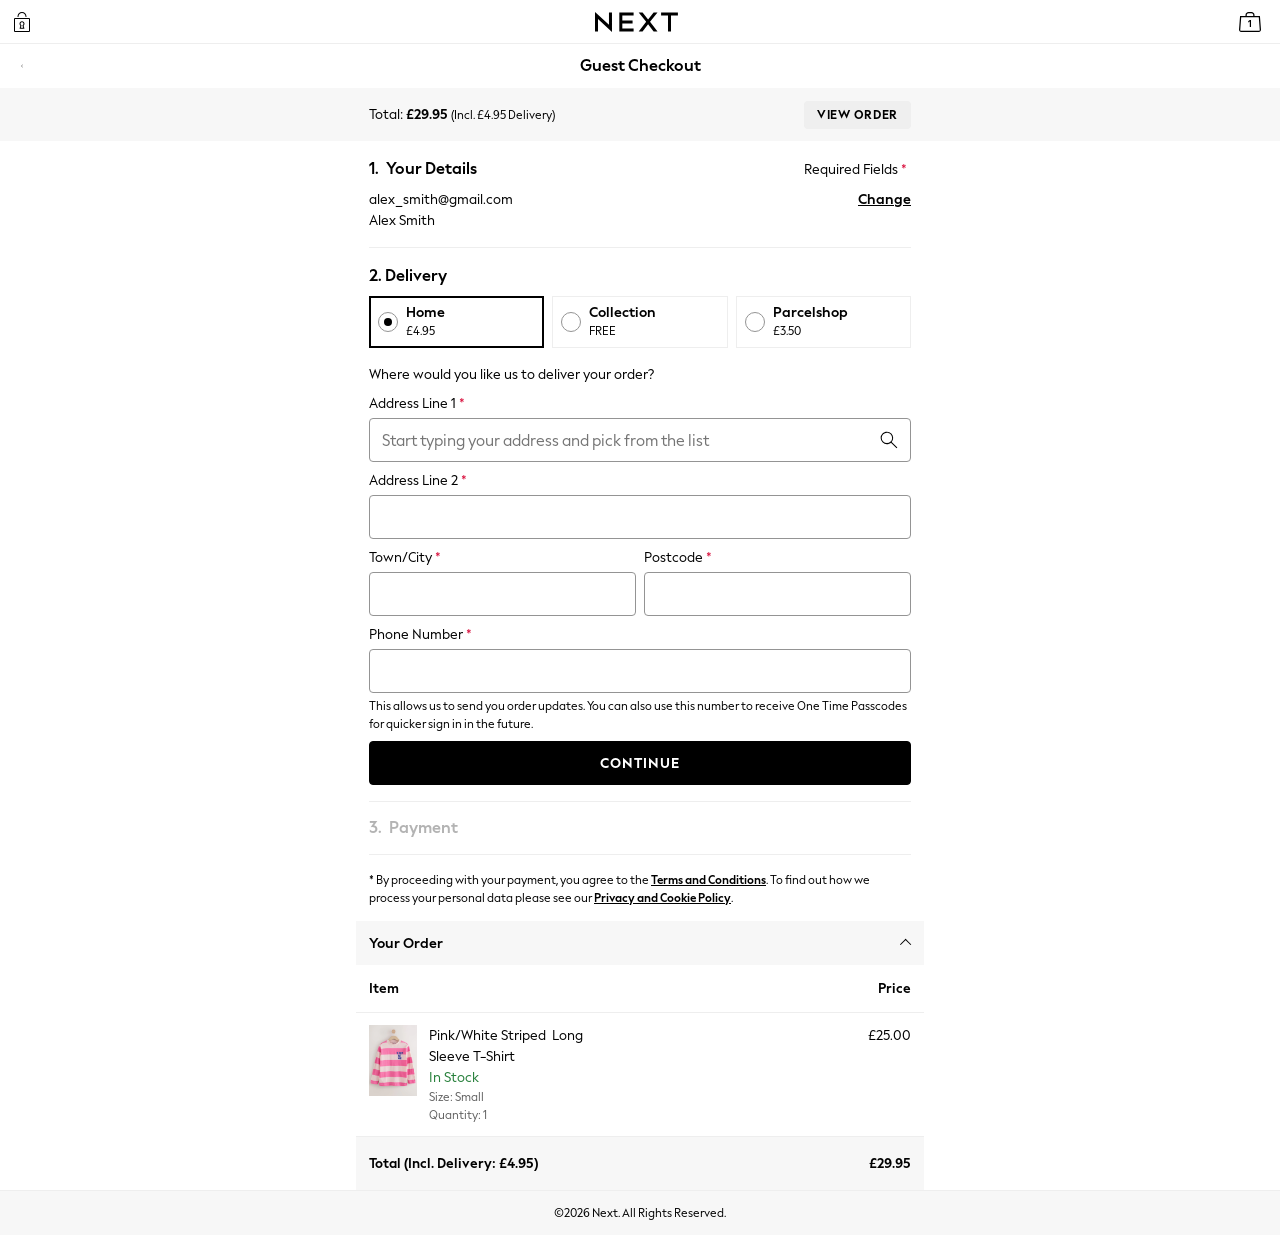
==== delivery/index.html @ a9c3885a "Updated Collection Flow" ====
<!doctype html>
<html lang="en">
  <head>
    <meta charset="utf-8">
    <meta name="viewport" content="width=device-width, initial-scale=1">
    <title>Delivery | Checkout Vision</title>
    <link rel="icon" href="/images/favicon.svg" type="image/svg+xml">
    <link rel="stylesheet" href="/styles/fonts.css">
    <link rel="stylesheet" href="/styles/Next_Revision.vars.css">
    <link rel="stylesheet" href="/styles/styles.css?v=checkout-5">
  </head>
  <body data-page="delivery">
    <div class="app-frame">
      <header class="brand-bar" aria-label="Checkout header">
        <div class="brand-side">
          <button class="icon-button" type="button" aria-label="Secure checkout">
            <img src="/images/secure-m-default.svg" alt="">
          </button>
        </div>
        <a class="brand-logo" href="/signin-register/" aria-label="Next home">
          <img src="/images/new-next-logo.svg" alt="NEXT">
        </a>
        <div class="brand-side brand-side-right no-help">
          <button class="icon-button bag-button" type="button" aria-label="Bag with 1 item">
            <img src="/images/shopping-bag-small.svg" alt="">
            <span class="bag-count">1</span>
          </button>
        </div>
      </header>

      <nav class="page-nav" aria-label="Page">
        <a class="icon-button nav-back" href="/your-details/" aria-label="Back">
          <img src="/images/chevron-left-m-default.svg" alt="">
        </a>
        <h1>Guest Checkout</h1>
      </nav>

      <aside class="top-ledger" aria-label="Order total">
        <div class="content-container">
          <p>Total: <strong>£29.95</strong> <span>(Incl. £4.95 Delivery)</span></p>
          <button class="btn btn-small order-jump" type="button">VIEW ORDER</button>
        </div>
      </aside>

      <main class="content-area">
        <div class="content-container details-main">
          <section class="completed-step" aria-labelledby="details-summary-title">
            <div class="step-heading">
              <h2 id="details-summary-title"><span>1.</span> Your Details</h2>
              <p>Required Fields <span class="required">*</span></p>
            </div>
            <div class="completed-step-body">
              <div>
                <p data-summary-email>alex_smith@gmail.com</p>
                <p data-summary-name>Alex Smith</p>
              </div>
              <a href="/your-details/">Change</a>
            </div>
          </section>

          <section class="checkout-step delivery-step is-active" aria-labelledby="delivery-title">
            <h2 id="delivery-title"><span>2.</span> Delivery</h2>

            <div class="delivery-tabs" role="radiogroup" aria-label="Delivery type">
              <label class="delivery-option is-selected">
                <input type="radio" name="delivery-type" value="home" checked>
                <span class="radio-dot" aria-hidden="true"></span>
                <span><strong>Home</strong><small>£4.95</small></span>
              </label>
              <label class="delivery-option">
                <input type="radio" name="delivery-type" value="collection">
                <span class="radio-dot" aria-hidden="true"></span>
                <span><strong>Collection</strong><small>FREE</small></span>
              </label>
              <label class="delivery-option">
                <input type="radio" name="delivery-type" value="parcelshop">
                <span class="radio-dot" aria-hidden="true"></span>
                <span><strong>Parcelshop</strong><small>£3.50</small></span>
              </label>
            </div>

            <form class="delivery-form" action="/delivery/" method="get" novalidate data-delivery-state="address">
              <p class="delivery-question">Where would you like us to deliver your order?</p>
              <div class="field-row delivery-primary-field">
                <label for="address-line-1">Address Line 1 <span class="required">*</span></label>
                <div class="field-with-icon address-lookup" data-address-lookup>
                  <input class="text-input" id="address-line-1" name="addressLine1" type="text" autocomplete="off" placeholder="Start typing your address and pick from the list" role="combobox" aria-autocomplete="list" aria-expanded="false" aria-controls="address-suggestions" required>
                  <button class="field-icon-button" type="button" aria-label="Search address">
                    <img src="/images/search.svg" alt="">
                  </button>
                  <div class="address-suggestions" id="address-suggestions" role="listbox" aria-label="Address matches"></div>
                </div>
              </div>

              <div class="field-row delivery-detail-field" data-delivery-detail-field>
                <label for="address-line-2">Address Line 2 <span class="required">*</span></label>
                <input class="text-input" id="address-line-2" name="addressLine2" type="text" autocomplete="address-line2" required>
              </div>

              <div class="field-grid delivery-detail-field" data-delivery-detail-field>
                <div class="field-row">
                  <label for="town-city">Town/City <span class="required">*</span></label>
                  <input class="text-input" id="town-city" name="townCity" type="text" autocomplete="address-level2" required>
                </div>

                <div class="field-row">
                  <label for="postcode">Postcode <span class="required">*</span></label>
                  <input class="text-input" id="postcode" name="postcode" type="text" autocomplete="postal-code" required>
                </div>
              </div>

              <div class="field-row delivery-detail-field" data-delivery-detail-field>
                <label for="phone-number">Phone Number <span class="required">*</span></label>
                <input class="text-input" id="phone-number" name="phoneNumber" type="tel" autocomplete="tel" required>
                <p class="helper-text">This allows us to send you order updates. You can also use this number to receive One Time Passcodes for quicker sign in in the future.</p>
              </div>

              <button class="btn btn-primary" type="submit">CONTINUE</button>
            </form>

            <div class="delivery-review" data-delivery-state="loading" hidden>
              <div class="deliver-to">
                <strong>Deliver to:</strong>
                <p data-deliver-to>12 Mill Hill, Enderby, Leicester, LE19 4AD</p>
              </div>

              <section class="parcel-loading" aria-label="Loading delivery dates" aria-live="polite">
                <div class="parcel-bar skeleton-group">
                  <span class="skeleton skeleton-square"></span>
                  <span class="skeleton skeleton-title"></span>
                  <span class="skeleton skeleton-small"></span>
                  <span class="chevron muted-chevron" aria-hidden="true"></span>
                </div>

                <div class="date-loading">
                  <span class="skeleton skeleton-heading"></span>
                  <div class="skeleton-date-row" aria-hidden="true">
                    <span class="skeleton skeleton-date-chip"></span>
                    <span class="skeleton skeleton-date-chip"></span>
                    <span class="skeleton skeleton-date-chip"></span>
                    <span class="skeleton skeleton-date-chip"></span>
                    <span class="skeleton skeleton-date-chip"></span>
                    <span class="skeleton skeleton-date-chip"></span>
                  </div>
                  <span class="skeleton skeleton-line skeleton-line-long"></span>
                  <span class="skeleton skeleton-line skeleton-line-short"></span>
                </div>

                <div class="skeleton-button-wrap">
                  <span class="skeleton skeleton-button"></span>
                </div>
              </section>
            </div>

            <div class="delivery-review collection-loading-review" data-delivery-state="collection-loading" hidden>
              <section class="collection-loading" aria-label="Loading collection stores" aria-live="polite">
                <span class="skeleton skeleton-heading"></span>
                <div class="collection-loading-list" aria-hidden="true">
                  <span class="skeleton skeleton-store-card"></span>
                  <span class="skeleton skeleton-store-card"></span>
                  <span class="skeleton skeleton-store-card"></span>
                </div>
                <span class="skeleton skeleton-button"></span>
              </section>
            </div>

            <div class="delivery-review collection-results-review" data-delivery-state="collection-results" hidden>
              <section class="collection-results" aria-labelledby="collection-results-title">
                <h3 id="collection-results-title">Select a collection store <span class="required">*</span></h3>
                <p class="collection-results-summary">Stores near <span data-collection-search>your search</span></p>

                <div class="collection-store-list" role="radiogroup" aria-label="Collection stores">
                  <label class="collection-store is-selected">
                    <input type="radio" name="collectionStore" value="enderby" checked>
                    <span class="radio-dot" aria-hidden="true"></span>
                    <span class="collection-store-copy">
                      <strong>Next Leicester - Fosse Park</strong>
                      <small>Fosse Park Avenue, Leicester, LE19 1HX</small>
                      <small>Open today: 09:00 - 20:00</small>
                    </span>
                  </label>

                  <label class="collection-store">
                    <input type="radio" name="collectionStore" value="leicester-highcross">
                    <span class="radio-dot" aria-hidden="true"></span>
                    <span class="collection-store-copy">
                      <strong>Next Leicester - Highcross</strong>
                      <small>Highcross Shopping Centre, Leicester, LE1 4FR</small>
                      <small>Open today: 09:30 - 20:00</small>
                    </span>
                  </label>

                  <label class="collection-store">
                    <input type="radio" name="collectionStore" value="blaby">
                    <span class="radio-dot" aria-hidden="true"></span>
                    <span class="collection-store-copy">
                      <strong>Next Blaby</strong>
                      <small>Johns Court, Blaby, Leicester, LE8 4DJ</small>
                      <small>Open today: 09:00 - 18:00</small>
                    </span>
                  </label>
                </div>

                <button class="btn btn-primary" type="button" data-collection-continue>CONTINUE</button>
              </section>
            </div>

            <div class="delivery-review collection-date-loading-review" data-delivery-state="collection-date-loading" hidden>
              <div class="deliver-to">
                <strong>Collect from:</strong>
                <p data-collect-from>Next Leicester - Fosse Park, Fosse Park Avenue, Leicester, LE19 1HX</p>
              </div>

              <section class="parcel-loading" aria-label="Loading collection dates" aria-live="polite">
                <div class="parcel-bar skeleton-group">
                  <span class="skeleton skeleton-square"></span>
                  <span class="skeleton skeleton-title"></span>
                  <span class="skeleton skeleton-small"></span>
                  <span class="chevron muted-chevron" aria-hidden="true"></span>
                </div>

                <div class="date-loading">
                  <span class="skeleton skeleton-heading"></span>
                  <div class="skeleton-date-row" aria-hidden="true">
                    <span class="skeleton skeleton-date-chip"></span>
                    <span class="skeleton skeleton-date-chip"></span>
                    <span class="skeleton skeleton-date-chip"></span>
                    <span class="skeleton skeleton-date-chip"></span>
                    <span class="skeleton skeleton-date-chip"></span>
                    <span class="skeleton skeleton-date-chip"></span>
                  </div>
                  <span class="skeleton skeleton-line skeleton-line-long"></span>
                  <span class="skeleton skeleton-line skeleton-line-short"></span>
                </div>

                <div class="skeleton-button-wrap">
                  <span class="skeleton skeleton-button"></span>
                </div>
              </section>
            </div>

            <div class="delivery-review collection-dates-review" data-delivery-state="collection-dates" hidden>
              <div class="deliver-to collect-from-summary">
                <strong>Collect from:</strong>
                <div class="collect-from-row">
                  <p data-collect-from>Next Leicester - Fosse Park, Fosse Park Avenue, Leicester, LE19 1HX</p>
                  <button class="text-link collect-from-change" type="button" data-change-collection-store>Change</button>
                </div>
              </div>

              <section class="parcel-picker" aria-labelledby="collection-parcel-title">
                <button class="parcel-bar parcel-summary" type="button" aria-expanded="true">
                  <span class="parcel-label">
                    <span class="parcel-home-icon" aria-hidden="true"></span>
                    <strong id="collection-parcel-title">Parcel 1 of 1</strong>
                    <small>(1 item)</small>
                  </span>
                  <span class="chevron muted-chevron" aria-hidden="true"></span>
                </button>

                <div class="date-picker-panel">
                  <h3>Select Your Collection Date <span class="required">*</span></h3>
                  <div class="delivery-date-row" role="radiogroup" aria-label="Collection date">
                    <label class="date-chip is-selected"><input type="radio" name="deliveryDate" value="wed-12" checked><span>Wed</span><small>12th</small></label>
                    <label class="date-chip"><input type="radio" name="deliveryDate" value="thu-13"><span>Thu</span><small>13th</small></label>
                    <label class="date-chip"><input type="radio" name="deliveryDate" value="fri-14"><span>Fri</span><small>14th</small></label>
                    <label class="date-chip"><input type="radio" name="deliveryDate" value="sat-15"><span>Sat</span><small>15th</small></label>
                    <label class="date-chip"><input type="radio" name="deliveryDate" value="sun-16"><span>Sun</span><small>16th</small></label>
                    <label class="date-chip"><input type="radio" name="deliveryDate" value="mon-17"><span>Mon</span><small>17th</small></label>
                  </div>
                  <p class="delivery-date-note">These items are available for collection after 1pm on your chosen collection date and up to 10 days after delivery. Find out more in our <a href="#">Terms and Conditions</a>.</p>
                </div>

                <div class="date-continue">
                  <button class="btn btn-primary" type="button" data-date-continue>CONTINUE</button>
                </div>
              </section>
            </div>

            <div class="delivery-review" data-delivery-state="dates" hidden>
              <div class="deliver-to">
                <strong>Deliver to:</strong>
                <p data-deliver-to>12 Mill Hill, Enderby, Leicester, LE19 4AD</p>
              </div>

              <section class="parcel-picker" aria-labelledby="parcel-title">
                <button class="parcel-bar parcel-summary" type="button" aria-expanded="true">
                  <span class="parcel-label">
                    <span class="parcel-home-icon" aria-hidden="true"></span>
                    <strong id="parcel-title">Parcel 1 of 1</strong>
                    <small>(1 item)</small>
                  </span>
                  <span class="chevron muted-chevron" aria-hidden="true"></span>
                </button>

                <div class="date-picker-panel">
                  <h3>Select Your Delivery Date <span class="required">*</span></h3>
                  <div class="delivery-date-row" role="radiogroup" aria-label="Delivery date">
                    <label class="date-chip is-selected"><input type="radio" name="deliveryDate" value="wed-12" checked><span>Wed</span><small>12th</small></label>
                    <label class="date-chip"><input type="radio" name="deliveryDate" value="thu-13"><span>Thu</span><small>13th</small></label>
                    <label class="date-chip"><input type="radio" name="deliveryDate" value="fri-14"><span>Fri</span><small>14th</small></label>
                    <label class="date-chip"><input type="radio" name="deliveryDate" value="sat-15"><span>Sat</span><small>15th</small></label>
                    <label class="date-chip"><input type="radio" name="deliveryDate" value="sun-16"><span>Sun</span><small>16th</small></label>
                    <label class="date-chip"><input type="radio" name="deliveryDate" value="mon-17"><span>Mon</span><small>17th</small></label>
                  </div>
                  <p class="delivery-date-note">Delivered anytime between 8am - 8pm, a 2 hour time slot will be confirmed to you on the morning of delivery.</p>
                </div>

                <div class="date-continue">
                  <button class="btn btn-primary" type="button" data-date-continue>CONTINUE</button>
                </div>
              </section>
            </div>
          </section>

          <section class="muted-step">
            <h2><span>3.</span> Payment</h2>
          </section>

          <p class="terms-copy details-terms">
            * By proceeding with your payment, you agree to the <a href="#">Terms and Conditions</a>. To find out how we process your personal data please see our <a href="#">Privacy and Cookie Policy</a>.
          </p>
        </div>
      </main>

      <section class="order-accordion" id="your-order">
        <div class="content-container">
          <button class="order-summary-toggle" type="button" aria-expanded="true" aria-controls="order-panel">
            <span>Your Order</span>
            <span class="chevron" aria-hidden="true"></span>
          </button>

          <div class="order-panel" id="order-panel">
            <div class="order-header">
              <strong>Item</strong>
              <strong>Price</strong>
            </div>

            <article class="order-item">
              <img src="/images/product-striped-top.png" alt="Pink and white striped long sleeve T-shirt">
              <div class="item-copy">
                <h3>Pink/White Striped&nbsp; Long Sleeve T-Shirt</h3>
                <p class="stock">In Stock</p>
                <p><span>Size:</span> Small</p>
                <p><span>Quantity:</span> 1</p>
              </div>
              <p class="item-price">£25.00</p>
            </article>

            <div class="order-total">
              <strong>Total (Incl. Delivery: £4.95)</strong>
              <strong>£29.95</strong>
            </div>
          </div>
        </div>
      </section>

      <footer class="checkout-footer">
        <div class="content-container">
          <p>©2026 Next. All Rights Reserved.</p>
        </div>
      </footer>
    </div>

    <script src="/scripts/script.js?v=checkout-5"></script>
  </body>
</html>
---- styles/fonts.css ----
@font-face {
  font-family: "Next Display Text";
  font-weight: 400;
  font-style: normal;
  font-display: swap;
  src: url("/fonts/next-display-text/next-display-text-400.woff2") format("woff2");
}

@font-face {
  font-family: "Next Display Text";
  font-weight: 700;
  font-style: normal;
  font-display: swap;
  src: url("/fonts/next-display-text/next-display-text-700.woff2") format("woff2");
}

@font-face {
  font-family: "Next Display Text";
  font-weight: 800;
  font-style: normal;
  font-display: swap;
  src: url("/fonts/next-display-text/next-display-text-800.woff2") format("woff2");
}

@font-face {
  font-family: "Next Display";
  font-weight: 300;
  font-style: normal;
  font-display: swap;
  src: url("/fonts/next-display/next-display-300.woff2") format("woff2");
}

@font-face {
  font-family: "Next Display";
  font-weight: 400;
  font-style: normal;
  font-display: swap;
  src: url("/fonts/next-display/next-display-400.woff2") format("woff2");
}

@font-face {
  font-family: "Next Display";
  font-weight: 500;
  font-style: normal;
  font-display: swap;
  src: url("/fonts/next-display/next-display-500.woff2") format("woff2");
}

@font-face {
  font-family: "Next Display";
  font-weight: 700;
  font-style: normal;
  font-display: swap;
  src: url("/fonts/next-display/next-display-700.woff2") format("woff2");
}

@font-face {
  font-family: "Next Display";
  font-weight: 800;
  font-style: normal;
  font-display: swap;
  src: url("/fonts/next-display/next-display-800.woff2") format("woff2");
}
---- styles/Next_Revision.vars.css ----
:root {
/*Icons*/
/*Logo*/
--icon-logo-default: url('/static-content/ux-fabric/iconography-graphics/logotype/next-default.svg');
--icon-next-logo-default: url('/static-content/ux-fabric/iconography-graphics/logotype/next-default.svg');
/*User Interface*/
--icon-chevron-right-m-default: url('/static-content/ux-fabric/iconography-graphics/user-interface/next_revision/chevron-right-m-default.svg');
--icon-chevron-left-m-default: url('/static-content/ux-fabric/iconography-graphics/user-interface/next_revision/chevron-left-m-default.svg');
--icon-chevron-up-m-default: url('/static-content/ux-fabric/iconography-graphics/user-interface/next_revision/chevron-up-m-default.svg');
--icon-chevron-down-m-default: url('/static-content/ux-fabric/iconography-graphics/user-interface/next_revision/chevron-down-m-default.svg');
--icon-plus-m-default: url('/static-content/ux-fabric/iconography-graphics/user-interface/next_revision/plus-m-default.svg');
--icon-minus-m-default: url('/static-content/ux-fabric/iconography-graphics/user-interface/next_revision/minus-m-default.svg');
--icon-menu-m-default: url('/static-content/ux-fabric/iconography-graphics/user-interface/next_revision/menu-m-default.svg');
--icon-zoom-m-default: url('/static-content/ux-fabric/iconography-graphics/user-interface/next_revision/zoom-m-default.svg');
--icon-star-rounded-m-default: url('/static-content/ux-fabric/iconography-graphics/user-interface/next_revision/star-rounded-m-default.svg');
--icon-star-half-m-default: url('/static-content/ux-fabric/iconography-graphics/user-interface/next_revision/star-half-m-default.svg');
--icon-check-s-default: url('/static-content/ux-fabric/iconography-graphics/user-interface/next_revision/check-s-default.svg');
--icon-indeterminate-m-default: url('/static-content/ux-fabric/iconography-graphics/user-interface/next_revision/indeterminate-m-default.svg');
--icon-check-m-default: url('/static-content/ux-fabric/iconography-graphics/user-interface/next_revision/check-m-default.svg');
--icon-cross-m-default: url('/static-content/ux-fabric/iconography-graphics/user-interface/next_revision/cross-m-default.svg');
--icon-play-m-default: url('/static-content/ux-fabric/iconography-graphics/user-interface/next_revision/play-m-default.svg');
--icon-show-m-default: url('/static-content/ux-fabric/iconography-graphics/user-interface/next_revision/show-m-default.svg');
--icon-hide-m-default: url('/static-content/ux-fabric/iconography-graphics/user-interface/next_revision/hide-m-default.svg');
--icon-clear-m-default: url('/static-content/ux-fabric/iconography-graphics/user-interface/next_revision/clear-m-default.svg');
--icon-filter-m-default: url('/static-content/ux-fabric/iconography-graphics/user-interface/next_revision/filter-m-default.svg');
--icon-sort-m-default: url('/static-content/ux-fabric/iconography-graphics/user-interface/next_revision/sort-m-default.svg');
--icon-download-m-default: url('/static-content/ux-fabric/iconography-graphics/user-interface/next_revision/download-m-default.svg');
--icon-question-m-default: url('/static-content/ux-fabric/iconography-graphics/user-interface/next_revision/question-m-default.svg');
--icon-information-s-default: url('/static-content/ux-fabric/iconography-graphics/user-interface/next_revision/information-s-default.svg');
--icon-warning-s-default: url('/static-content/ux-fabric/iconography-graphics/user-interface/next_revision/warning-s-default.svg');
--icon-question-s-default: url('/static-content/ux-fabric/iconography-graphics/user-interface/next_revision/question-s-default.svg');
/*Feature*/
--icon-bag-m-default: url('/static-content/ux-fabric/iconography-graphics/feature/next_revision/bag-m-default.svg');
--icon-account-m-default: url('/static-content/ux-fabric/iconography-graphics/feature/next_revision/account-m-default.svg');
--icon-favourite-m-default: url('/static-content/ux-fabric/iconography-graphics/feature/next_revision/favourite-m-default.svg');
--icon-favourite-m-active: url('/static-content/ux-fabric/iconography-graphics/feature/next_revision/favourite-m-active.svg');
--icon-search-m-default: url('/static-content/ux-fabric/iconography-graphics/feature/next_revision/search-m-default.svg');
--icon-location-m-default: url('/static-content/ux-fabric/iconography-graphics/feature/next_revision/location-m-default.svg');
--icon-home-m-default: url('/static-content/ux-fabric/iconography-graphics/feature/next_revision/home-m-default.svg');
--icon-chat-m-default: url('/static-content/ux-fabric/iconography-graphics/feature/next_revision/chat-m-default.svg');
--icon-sale-m-default: url('/static-content/ux-fabric/iconography-graphics/feature/next_revision/sale-m-default.svg');
--icon-search-category-m-default: url('/static-content/ux-fabric/iconography-graphics/feature/next_revision/search-category-m-default.svg');
--icon-settings-m-default: url('/static-content/ux-fabric/iconography-graphics/feature/next_revision/settings-m-default.svg');
--icon-store-m-default: url('/static-content/ux-fabric/iconography-graphics/feature/next_revision/store-m-default.svg');
--icon-swatch-m-default: url('/static-content/ux-fabric/iconography-graphics/feature/next_revision/swatch-m-default.svg');
--icon-international-m-default: url('/static-content/ux-fabric/iconography-graphics/feature/next_revision/international-m-default.svg');
--icon-quick-bag-m-default: url('/static-content/ux-fabric/iconography-graphics/feature/next_revision/quick-bag-m-default.svg');
--icon-secure-m-default: url('/static-content/ux-fabric/iconography-graphics/feature/next_revision/secure-m-default.svg');
--icon-calendar-m-default: url('/static-content/ux-fabric/iconography-graphics/feature/next_revision/calendar-m-default.svg');
--icon-edit-m-default: url('/static-content/ux-fabric/iconography-graphics/feature/next_revision/edit-m-default.svg');
--icon-gift-m-default: url('/static-content/ux-fabric/iconography-graphics/feature/next_revision/gift-m-default.svg');
--icon-delivery-m-default: url('/static-content/ux-fabric/iconography-graphics/feature/next_revision/delivery-m-default.svg');
--icon-fit-tall-s-default: url('/static-content/ux-fabric/iconography-graphics/feature/next_revision/fit-tall-s-default.svg');
--icon-fit-petite-s-default: url('/static-content/ux-fabric/iconography-graphics/feature/next_revision/fit-petite-s-default.svg');
--icon-fit-wide-s-default: url('/static-content/ux-fabric/iconography-graphics/feature/next_revision/fit-wide-s-default.svg');
--icon-card-m-default: url('/static-content/ux-fabric/iconography-graphics/feature/next_revision/card-m-default.svg');
--icon-giftcard-m-default: url('/static-content/ux-fabric/iconography-graphics/feature/next_revision/giftcard-m-default.svg');
--icon-document-m-default: url('/static-content/ux-fabric/iconography-graphics/feature/next_revision/document-m-default.svg');
--icon-envelope-m-default: url('/static-content/ux-fabric/iconography-graphics/feature/next_revision/envelope-m-default.svg');
--icon-phone-m-default: url('/static-content/ux-fabric/iconography-graphics/feature/next_revision/phone-m-default.svg');
--icon-creditpay-m-default: url('/static-content/ux-fabric/iconography-graphics/feature/next_revision/creditpay-m-default.svg');
--icon-credit3pay-m-default: url('/static-content/ux-fabric/iconography-graphics/feature/next_revision/credit3pay-m-default.svg');
--icon-paybybank-m-default: url('/static-content/ux-fabric/iconography-graphics/feature/next_revision/paybybank-m-default.svg');
/*Common*/
--icon-payment-mastercard: url('/static-content/ux-fabric/iconography-graphics/common/payment/payment-mastercard.svg');
--icon-payment-american-express: url('/static-content/ux-fabric/iconography-graphics/common/payment/payment-american-express.svg');
--icon-payment-visa: url('/static-content/ux-fabric/iconography-graphics/common/payment/payment-visa.svg');
--icon-payment-paypal: url('/static-content/ux-fabric/iconography-graphics/common/payment/payment-paypal.svg');
--icon-payment-maestro: url('/static-content/ux-fabric/iconography-graphics/common/payment/payment-maestro.svg');
--icon-payment-diners-club: url('/static-content/ux-fabric/iconography-graphics/common/payment/payment-diners-club.svg');
--icon-payment-jcb: url('/static-content/ux-fabric/iconography-graphics/common/payment/payment-jcb.svg');
--icon-payment-apple-pay: url('/static-content/ux-fabric/iconography-graphics/common/payment/payment-apple-pay.svg');
--icon-payment-google-pay: url('/static-content/ux-fabric/iconography-graphics/common/payment/payment-google-pay.svg');
--icon-payment-afterpay: url('/static-content/ux-fabric/iconography-graphics/common/payment/payment-afterpay.svg');
--icon-payment-klarna: url('/static-content/ux-fabric/iconography-graphics/common/payment/payment-klarna.svg');
--icon-payment-tamara: url('/static-content/ux-fabric/iconography-graphics/common/payment/payment-tamara.svg');
--icon-payment-tamara-ar: url('/static-content/ux-fabric/iconography-graphics/common/payment/payment-tamara-ar.svg');
--icon-payment-next-pay: url('/static-content/ux-fabric/iconography-graphics/common/payment/payment-next-pay.svg');
--icon-payment-next-pay-v2: url('/static-content/ux-fabric/iconography-graphics/common/payment/payment-next-pay-v2.svg');
--icon-payment-next-pay-v2-contained: url('/static-content/ux-fabric/iconography-graphics/common/payment/payment-next-pay-v2-contained.svg');
--icon-payment-next-3step: url('/static-content/ux-fabric/iconography-graphics/common/payment/payment-next-3step.svg');
--icon-payment-pay-in-3: url('/static-content/ux-fabric/iconography-graphics/common/payment/payment-pay-in-3.svg');
--icon-payment-pay-in-3-contained: url('/static-content/ux-fabric/iconography-graphics/common/payment/payment-pay-in-3-contained.svg');
--icon-payment-ideal: url('/static-content/ux-fabric/iconography-graphics/common/payment/payment-ideal.svg');
--icon-payment-paypal-m-ident: url('/static-content/ux-fabric/iconography-graphics/common/payment/payment-paypal-m-ident.svg');
--icon-payment-visa-m-ident: url('/static-content/ux-fabric/iconography-graphics/common/payment/payment-visa-m-ident.svg');
--icon-payment-klarna-m-ident: url('/static-content/ux-fabric/iconography-graphics/common/payment/payment-klarna-m-ident.svg');
--icon-mastercard-idcheck-default: url('/static-content/ux-fabric/iconography-graphics/common/payment/mastercard-idcheck-default.svg');
--icon-payment-afterpay-m-ident: url('/static-content/ux-fabric/iconography-graphics/common/payment/payment-afterpay-m-ident.svg');
--icon-payment-blik: url('/static-content/ux-fabric/iconography-graphics/common/payment/payment-blik.svg');
--icon-payment-ideal-m-ident: url('/static-content/ux-fabric/iconography-graphics/common/payment/payment-ideal-m-ident.svg');
--icon-payment-ideal-wero-m-ident: url('/static-content/ux-fabric/iconography-graphics/common/payment/payment-ideal-wero-m-ident.svg');
--icon-payment-p24-m-ident: url('/static-content/ux-fabric/iconography-graphics/common/payment/payment-p24-m-ident.svg');
--icon-payment-p24: url('/static-content/ux-fabric/iconography-graphics/common/payment/payment-p24.svg');
--icon-payment-tabby: url('/static-content/ux-fabric/iconography-graphics/common/payment/payment-tabby.svg');
--icon-payment-alipay: url('/static-content/ux-fabric/iconography-graphics/common/payment/payment-alipay.svg');
--icon-payment-alipay-m-ident: url('/static-content/ux-fabric/iconography-graphics/common/payment/payment-alipay-m-ident.svg');
--icon-payment-alipay-en: url('/static-content/ux-fabric/iconography-graphics/common/payment/payment-alipay-en.svg');
--icon-payment-carte-bancaires: url('/static-content/ux-fabric/iconography-graphics/common/payment/payment-carte-bancaires.svg');
--icon-payment-carte-bleu: url('/static-content/ux-fabric/iconography-graphics/common/payment/payment-carte-bleu.svg');
--icon-payment-alipay-hk: url('/static-content/ux-fabric/iconography-graphics/common/payment/payment-alipay-hk.svg');
--icon-payment-billease: url('/static-content/ux-fabric/iconography-graphics/common/payment/payment-billease.svg');
--icon-payment-boost: url('/static-content/ux-fabric/iconography-graphics/common/payment/payment-boost.svg');
--icon-payment-bpi: url('/static-content/ux-fabric/iconography-graphics/common/payment/payment-bpi.svg');
--icon-payment-dana: url('/static-content/ux-fabric/iconography-graphics/common/payment/payment-dana.svg');
--icon-payment-gcash: url('/static-content/ux-fabric/iconography-graphics/common/payment/payment-gcash.svg');
--icon-payment-hipay: url('/static-content/ux-fabric/iconography-graphics/common/payment/payment-hipay.svg');
--icon-payment-k-plus: url('/static-content/ux-fabric/iconography-graphics/common/payment/payment-k-plus.svg');
--icon-payment-kakaopay: url('/static-content/ux-fabric/iconography-graphics/common/payment/payment-kakaopay.svg');
--icon-payment-kredivo: url('/static-content/ux-fabric/iconography-graphics/common/payment/payment-kredivo.svg');
--icon-payment-linepay: url('/static-content/ux-fabric/iconography-graphics/common/payment/payment-linepay.svg');
--icon-payment-naverpay: url('/static-content/ux-fabric/iconography-graphics/common/payment/payment-naverpay.svg');
--icon-payment-tinaba: url('/static-content/ux-fabric/iconography-graphics/common/payment/payment-tinaba.svg');
--icon-payment-tosspay: url('/static-content/ux-fabric/iconography-graphics/common/payment/payment-tosspay.svg');
--icon-payment-touchngo: url('/static-content/ux-fabric/iconography-graphics/common/payment/payment-touchngo.svg');
--icon-payment-truemoney-wallet: url('/static-content/ux-fabric/iconography-graphics/common/payment/payment-truemoney-wallet.svg');
/*Iconography Graphics - Service*/
--icon-service-feefo: url('/static-content/ux-fabric/iconography-graphics/common/service/service-feefo.svg');
--icon-service-feefo-verified: url('/static-content/ux-fabric/iconography-graphics/common/service/service-feefo-verified.svg');
--icon-service-rating-0: url('/static-content/ux-fabric/iconography-graphics/common/service/service-rating-0.svg');
--icon-service-rating-0-5: url('/static-content/ux-fabric/iconography-graphics/common/service/service-rating-0-5.svg');
--icon-service-rating-1: url('/static-content/ux-fabric/iconography-graphics/common/service/service-rating-1.svg');
/*Iconography Graphics - Social*/
--icon-social-facebook: url('/static-content/ux-fabric/iconography-graphics/common/social/social-facebook.svg');
--icon-social-instagram: url('/static-content/ux-fabric/iconography-graphics/common/social/social-instagram.svg');
--icon-social-pinterest: url('/static-content/ux-fabric/iconography-graphics/common/social/social-pinterest.svg');
--icon-social-tiktok: url('/static-content/ux-fabric/iconography-graphics/common/social/social-tiktok.svg');
--icon-social-x: url('/static-content/ux-fabric/iconography-graphics/common/social/social-x.svg');
--icon-social-twitter: url('/static-content/ux-fabric/iconography-graphics/common/social/social-twitter.svg');
--icon-social-youtube: url('/static-content/ux-fabric/iconography-graphics/common/social/social-youtube.svg');
/*Iconography Graphics - Legacy*/
--icon-back-to-top: url('/static-content/ux-fabric/iconography-graphics/legacy/next_revision/back-to-top.svg');
--icon-calendar: url('/static-content/ux-fabric/iconography-graphics/legacy/next_revision/calendar.svg');
--icon-check-default: url('/static-content/ux-fabric/iconography-graphics/legacy/next_revision/icon-ui-check.svg');
--icon-check-default-white: url('/static-content/ux-fabric/iconography-graphics/legacy/next_revision/icon-ui-check-white.svg');
--icon-favourite-active: url('/static-content/ux-fabric/iconography-graphics/legacy/next_revision/favourite-active.svg');
--icon-favourite: url('/static-content/ux-fabric/iconography-graphics/legacy/next_revision/favourite.svg');
--icon-number-one: url('/static-content/ux-fabric/iconography-graphics/legacy/next_revision/number-one.svg');
--icon-number-two: url('/static-content/ux-fabric/iconography-graphics/legacy/next_revision/number-two.svg');
--icon-recently-viewed-arrow: url('/static-content/ux-fabric/iconography-graphics/legacy/next_revision/recently-viewed-arrow.svg');
--icon-star-rounded-large: url('/static-content/ux-fabric/iconography-graphics/legacy/next_revision/star-rounded-large.svg');
--icon-star-rounded-small: url('/static-content/ux-fabric/iconography-graphics/legacy/next_revision/star-rounded-small.svg');
--icon-superzoom-close: url('/static-content/ux-fabric/iconography-graphics/legacy/next_revision/superzoom-close.svg');
--icon-chevron-down-white: url('/static-content/ux-fabric/iconography-graphics/legacy/next_revision/chevron-down-white.svg');
--icon-ratingstar-small: url('/static-content/ux-fabric/iconography-graphics/legacy/next_revision/ratingstar-small.svg');
--icon-refresh: url('/static-content/ux-fabric/iconography-graphics/legacy/next_revision/refresh.svg');
--icon-sizing: url('/static-content/ux-fabric/iconography-graphics/legacy/next_revision/sizing.svg');
--icon-day-separator: url('/static-content/ux-fabric/iconography-graphics/legacy/next_revision/day-separator.png');
--icon-ratingstars-2x: url('/static-content/ux-fabric/iconography-graphics/legacy/next_revision/ratingstars-black@2x.png');
--icon-ratingstars: url('/static-content/ux-fabric/iconography-graphics/legacy/next_revision/ratingstars-black.png');
--icon-general_error: url('/static-content/ux-fabric/iconography-graphics/legacy/next_revision/general_error.svg');
--icon-favourite-hover: url('/static-content/ux-fabric/iconography-graphics/legacy/next_revision/favourite-hover.svg');
--icon-favourite-active-hover: url('/static-content/ux-fabric/iconography-graphics/legacy/next_revision/favourite-active-hover.svg');
--icon-m-favourite-active: url('/static-content/ux-fabric/iconography-graphics/legacy/next_revision/m-favourite-active.svg');
--icon-m-favourite: url('/static-content/ux-fabric/iconography-graphics/legacy/next_revision/m-favourite.svg');
--icon-m-favourite-hover: url('/static-content/ux-fabric/iconography-graphics/legacy/next_revision/m-favourite-hover.svg');
--icon-m-favourite-active-hover: url('/static-content/ux-fabric/iconography-graphics/legacy/next_revision/m-favourite-active-hover.svg');
--icon-favourite-loading: url('/static-content/ux-fabric/iconography-graphics/legacy/next_revision/favourite-loading.gif');
--icon-m-favourite-loading: url('/static-content/ux-fabric/iconography-graphics/legacy/next_revision/m-favourite-loading.gif');
--icon-store-locator: url('/static-content/ux-fabric/iconography-graphics/legacy/next_revision/store-locator.svg');
--icon-quick-add-to-bag: url('/static-content/ux-fabric/iconography-graphics/legacy/next_revision/quick-add-to-bag.svg');
--icon-check-m-success: url('/static-content/ux-fabric/iconography-graphics/legacy/next_revision/check-m-success.svg');
--icon-cross-m-error: url('/static-content/ux-fabric/iconography-graphics/legacy/next_revision/cross-m-error.svg');
--icon-loader-m-default: url('/static-content/ux-fabric/iconography-graphics/legacy/next_revision/loader-m-default.svg');
--icon-loader-l-default: url('/static-content/ux-fabric/iconography-graphics/legacy/next_revision/loader-l-default.svg');
--icon-bag-xl-default: url('/static-content/ux-fabric/iconography-graphics/legacy/next_revision/bag-xl-default.svg');
--icon-delivery-xl-default: url('/static-content/ux-fabric/iconography-graphics/legacy/next_revision/delivery-xl-default.svg');
--icon-envelope-xl-default: url('/static-content/ux-fabric/iconography-graphics/legacy/next_revision/envelope-xl-default.svg');
--icon-nextpay-m-default: url('/static-content/ux-fabric/iconography-graphics/legacy/next_revision/nextpay-m-default.svg');
--icon-payin3-m-default: url('/static-content/ux-fabric/iconography-graphics/legacy/next_revision/payin3-m-default.svg');
--icon-payment-next-pay-v2-contrast: url('/static-content/ux-fabric/iconography-graphics/legacy/next_revision/payment-next-pay-v2-contrast.svg');
--icon-payment-pay-in-3-v2-contrast: url('/static-content/ux-fabric/iconography-graphics/legacy/next_revision/payment-pay-in-3-v2-contrast.svg');
/*Images*/
--image-evoucher-number-default: url('/static-content/ux-fabric/iconography-graphics/legacy/next_revision/evoucher-number-default.png');
--image-giftcard-number-default: url('/static-content/ux-fabric/iconography-graphics/legacy/next_revision/giftcard-number-default.png');
/*Border Radius*/
--action-default-border-radius: 4px;
--action-strong-border-radius: 4px;
--action-text-area-border-radius: 4px;
--action-checkbox-border-radius: 4px;
--components-button-default-border-radius: 4px;
--components-color-chip-default-border-radius: 4px;
--components-size-pill-default-border-radius: 4px;
--components-alert-default-border-radius: 0px;
--components-icon-button-default-border-radius: 22px;
--components-icon-button-favourite-border-radius: 22px;
--components-icon-button-back-to-top-border-radius: 22px;
--components-icon-button-quick-add-to-bag-border-radius: 22px;
--components-menu-default-border-radius: 4px;
--components-popover-default-border-radius: 4px;
--components-dialog-default-border-radius: 4px;
--components-tooltip-default-border-radius: 4px;
--components-progress-default-root-border-radius: 4px;
--components-progress-default-bar-border-radius: 4px;
--components-toggle-button-default-border-radius: 4px;
--components-fit-chip-default-border-radius: 4px;
--components-band-and-cup-chip-border-radius: 4px;
--components-date-picker-default-border-radius: 4px;
--components-thumbnail-default-border-radius: 0px;
--components-payment-accordion-default-border-radius: 0px;
--components-ledger-checkout-border-radius: 4px;
/*Figma Export*/
--primary-main: rgba(0, 0, 0, 1);
--primary-dark: rgba(0, 0, 0, 1);
--primary-light: rgba(51, 51, 51, 1);
--primary-contrast: rgba(255, 255, 255, 1);
--primary-shades-4p: rgba(0, 0, 0, 0.04);
--primary-shades-8p: rgba(0, 0, 0, 0.08);
--primary-shades-12p: rgba(0, 0, 0, 0.12);
--primary-shades-disabled-30p: rgba(0, 0, 0, 0.3);
--primary-shades-50p: rgba(0, 0, 0, 0.5);
--secondary-main: rgba(0, 0, 0, 1);
--secondary-dark: rgba(0, 0, 0, 1);
--secondary-light: rgba(51, 51, 51, 1);
--secondary-contrast: rgba(255, 255, 255, 1);
--secondary-shades-4p: rgba(0, 0, 0, 0.04);
--secondary-shades-8p: rgba(0, 0, 0, 0.08);
--secondary-shades-12p: rgba(0, 0, 0, 0.12);
--secondary-shades-disabled-30p: rgba(0, 0, 0, 0.3);
--secondary-shades-50p: rgba(0, 0, 0, 0.5);
--text-primary: rgba(0, 0, 0, 1);
--text-secondary: rgba(97, 97, 97, 1);
--text-disabled: rgba(179, 179, 179, 1);
--text-contrast: rgba(255, 255, 255, 1);
--action-default-enabled-background-color: rgba(255, 255, 255, 1);
--action-default-enabled-border-color: rgba(148, 148, 148, 1);
--action-default-enabled-icon-color: rgba(0, 0, 0, 1);
--action-default-hovered-background-color: rgba(255, 255, 255, 1);
--action-default-hovered-border-color: rgba(66, 66, 66, 1);
--action-default-selected-background-color: rgba(255, 255, 255, 1);
--action-default-selected-border-color: rgba(0, 0, 0, 1);
--action-default-disabled-background-color: rgba(255, 255, 255, 1);
--action-default-disabled-border-color: rgba(189, 189, 189, 1);
--action-default-disabled-icon-color: rgba(189, 189, 189, 1);
--action-default-error-border-color: rgba(217, 20, 64, 1);
--action-default-error-background-color: rgba(255, 255, 255, 1);
--action-strong-enabled-background-color: rgba(255, 255, 255, 1);
--action-strong-enabled-border-color: rgba(0, 0, 0, 1);
--action-strong-hovered-background-color: rgba(255, 255, 255, 1);
--action-strong-hovered-border-color: rgba(66, 66, 66, 1);
--action-strong-selected-background-color: rgba(255, 255, 255, 1);
--action-strong-selected-border-color: rgba(0, 0, 0, 1);
--action-strong-disabled-background-color: rgba(255, 255, 255, 1);
--action-strong-disabled-border-color: rgba(189, 189, 189, 1);
--action-strong-disabled-icon-color: rgba(189, 189, 189, 1);
--background-main: rgba(247, 247, 247, 1);
--background-paper: rgba(255, 255, 255, 1);
--interactive-focus-default-outline-color: rgba(29, 137, 221, 1);
--brand-clearance-default-background-color: rgba(239, 122, 34, 1);
--brand-clearance-default-contrast-text-color: rgba(255, 255, 255, 1);
--brand-clearance-default-text-color: rgba(239, 122, 34, 1);
--brand-markdown-default-background-color: rgba(45, 5, 150, 1);
--brand-markdown-default-contrast-text-color: rgba(255, 255, 255, 1);
--brand-markdown-default-text-color: rgba(45, 5, 150, 1);
--brand-promotion-default-background-color: rgba(174, 128, 43, 1);
--brand-promotion-default-contrast-text-color: rgba(255, 255, 255, 1);
--brand-promotion-default-text-color: rgba(174, 128, 43, 1);
--brand-sale-default-background-color: rgba(208, 26, 66, 1);
--brand-sale-default-contrast-text-color: rgba(255, 255, 255, 1);
--brand-sale-default-text-color: rgba(208, 26, 66, 1);
--brand-error-default-text-color: rgba(217, 20, 64, 1);
--brand-error-default-icon-color: rgba(217, 20, 64, 1);
--brand-info-default-text-color: rgba(29, 137, 221, 1);
--brand-success-default-text-color: rgba(37, 127, 57, 1);
--brand-success-default-icon-color: rgba(37, 127, 57, 1);
--brand-warning-default-text-color: rgba(216, 143, 49, 1);
--brand-logo-default-icon-color: rgba(0, 0, 0, 1);
--components-accordion-country-select-border-color: rgba(238, 238, 238, 1);
--components-accordion-country-select-content-background-color: rgba(255, 255, 255, 1);
--components-accordion-country-select-header-background-color: rgba(247, 247, 247, 1);
--components-accordion-country-select-header-text-color: rgba(0, 0, 0, 1);
--components-alert-error-default-background-color: rgba(253, 243, 245, 1);
--components-alert-error-default-border-color: rgba(217, 20, 64, 1);
--components-alert-error-default-icon-color: rgba(0, 0, 0, 1);
--components-alert-error-default-text-color: rgba(0, 0, 0, 1);
--components-alert-warning-default-background-color: rgba(253, 249, 245, 1);
--components-alert-warning-default-border-color: rgba(216, 143, 49, 1);
--components-alert-warning-default-icon-color: rgba(0, 0, 0, 1);
--components-alert-warning-default-text-color: rgba(0, 0, 0, 1);
--components-alert-info-default-background-color: rgba(244, 249, 253, 1);
--components-alert-info-default-border-color: rgba(29, 137, 221, 1);
--components-alert-info-default-icon-color: rgba(0, 0, 0, 1);
--components-alert-info-default-text-color: rgba(0, 0, 0, 1);
--components-alert-success-default-background-color: rgba(244, 249, 246, 1);
--components-alert-success-default-border-color: rgba(37, 127, 57, 1);
--components-alert-success-default-icon-color: rgba(0, 0, 0, 1);
--components-alert-success-default-text-color: rgba(0, 0, 0, 1);
--components-app-bar-global-bar-default-background-color: rgba(0, 0, 0, 1);
--components-app-bar-global-bar-default-border-color: rgba(247, 247, 247, 1);
--components-app-bar-global-bar-default-icon-color: rgba(255, 255, 255, 1);
--components-app-bar-global-bar-default-text-color: rgba(0, 0, 0, 1);
--components-app-bar-global-bar-default-divider-default-border-color: rgba(0, 0, 0, 1);
--components-app-bar-brand-bar-default-background-color: rgba(255, 255, 255, 1);
--components-app-bar-brand-bar-default-border-color: rgba(238, 238, 238, 1);
--components-app-bar-brand-bar-default-icon-color: rgba(0, 0, 0, 1);
--components-app-bar-brand-bar-default-text-color: rgba(0, 0, 0, 1);
--components-app-bar-brand-bar-default-logo-color: rgba(255, 255, 255, 1);
--components-app-bar-nav-bar-default-background-color: rgba(0, 0, 0, 1);
--components-app-bar-nav-bar-default-border-color: rgba(255, 255, 255, 1);
--components-app-bar-nav-bar-default-icon-color: rgba(0, 0, 0, 1);
--components-app-bar-nav-bar-default-gradient-left: linear-gradient(to right, rgba(0, 0, 0, 1), rgba(0, 0, 0, 0));
--components-app-bar-nav-bar-default-gradient-right: linear-gradient(to right, rgba(0, 0, 0, 0), rgba(0, 0, 0, 1));
--components-backdrop-default-background-color: rgba(0, 0, 0, 0.8);
--components-badge-primary-background-color: rgba(24, 61, 42, 1);
--components-badge-primary-icon-color: rgba(255, 255, 255, 1);
--components-badge-primary-text-color: rgba(255, 255, 255, 1);
--components-badge-secondary-background-color: rgba(0, 0, 0, 1);
--components-badge-secondary-icon-color: rgba(255, 255, 255, 1);
--components-badge-secondary-text-color: rgba(255, 255, 255, 1);
--components-badge-notification-background-color: rgba(232, 16, 127, 1);
--components-badge-notification-icon-color: rgba(255, 255, 255, 1);
--components-badge-notification-text-color: rgba(255, 255, 255, 1);
--components-band-and-cup-chip-default-enabled-unselected-border-color: rgba(148, 148, 148, 1);
--components-band-and-cup-chip-default-enabled-unselected-text-color: rgba(0, 0, 0, 1);
--components-band-and-cup-chip-default-enabled-unselected-background-color: rgba(255, 255, 255, 1);
--components-band-and-cup-chip-default-enabled-selected-background-color: rgba(255, 255, 255, 1);
--components-band-and-cup-chip-default-enabled-selected-border-color: rgba(0, 0, 0, 1);
--components-band-and-cup-chip-default-enabled-selected-text-color: rgba(0, 0, 0, 1);
--components-band-and-cup-chip-default-disabled-unselected-background-color: rgba(255, 255, 255, 1);
--components-band-and-cup-chip-default-disabled-unselected-border-color: rgba(189, 189, 189, 1);
--components-band-and-cup-chip-default-disabled-unselected-text-color: rgba(179, 179, 179, 1);
--components-band-and-cup-chip-default-disabled-unselected-strike-color: rgba(189, 189, 189, 1);
--components-band-and-cup-chip-default-disabled-selected-background-color: rgba(255, 255, 255, 1);
--components-band-and-cup-chip-default-disabled-selected-border-color: rgba(0, 0, 0, 1);
--components-band-and-cup-chip-default-disabled-selected-text-color: rgba(179, 179, 179, 1);
--components-band-and-cup-chip-default-disabled-selected-strike-color: rgba(189, 189, 189, 1);
--components-band-and-cup-chip-hovered-enabled-unselected-background-color: rgba(255, 255, 255, 1);
--components-band-and-cup-chip-hovered-enabled-unselected-border-color: rgba(66, 66, 66, 1);
--components-band-and-cup-chip-hovered-enabled-unselected-text-color: rgba(0, 0, 0, 1);
--components-band-and-cup-chip-hovered-enabled-selected-background-color: rgba(255, 255, 255, 1);
--components-band-and-cup-chip-hovered-enabled-selected-border-color: rgba(0, 0, 0, 1);
--components-band-and-cup-chip-hovered-enabled-selected-text-color: rgba(0, 0, 0, 1);
--components-band-and-cup-chip-hovered-disabled-unselected-background-color: rgba(255, 255, 255, 1);
--components-band-and-cup-chip-hovered-disabled-unselected-border-color: rgba(66, 66, 66, 1);
--components-band-and-cup-chip-hovered-disabled-unselected-text-color: rgba(179, 179, 179, 1);
--components-band-and-cup-chip-hovered-disabled-unselected-strike-color: rgba(189, 189, 189, 1);
--components-band-and-cup-chip-hovered-disabled-selected-background-color: rgba(255, 255, 255, 1);
--components-band-and-cup-chip-hovered-disabled-selected-border-color: rgba(0, 0, 0, 1);
--components-band-and-cup-chip-hovered-disabled-selected-text-color: rgba(179, 179, 179, 1);
--components-band-and-cup-chip-hovered-disabled-selected-strike-color: rgba(189, 189, 189, 1);
--components-button-contained-primary-enabled-contrast-text-color: rgba(255, 255, 255, 1);
--components-button-contained-primary-enabled-icon-color: rgba(255, 255, 255, 1);
--components-button-contained-primary-enabled-background-color: rgba(0, 0, 0, 1);
--components-button-contained-primary-enabled-border-color: rgba(0, 0, 0, 1);
--components-button-contained-primary-hovered-background-color: rgba(0, 0, 0, 1);
--components-button-contained-primary-hovered-contrast-text-color: rgba(255, 255, 255, 1);
--components-button-contained-primary-hovered-icon-color: rgba(255, 255, 255, 1);
--components-button-contained-primary-hovered-border-color: rgba(0, 0, 0, 1);
--components-button-contained-primary-disabled-background-color: rgba(189, 189, 189, 1);
--components-button-contained-primary-disabled-contrast-text-color: rgba(255, 255, 255, 1);
--components-button-contained-primary-disabled-icon-color: rgba(255, 255, 255, 1);
--components-button-contained-primary-disabled-border-color: rgba(189, 189, 189, 1);
--components-button-contained-secondary-enabled-background-color: rgba(0, 0, 0, 1);
--components-button-contained-secondary-enabled-contrast-text-color: rgba(255, 255, 255, 1);
--components-button-contained-secondary-enabled-icon-color: rgba(255, 255, 255, 1);
--components-button-contained-secondary-enabled-border-color: rgba(0, 0, 0, 1);
--components-button-contained-secondary-hovered-background-color: rgba(51, 51, 51, 1);
--components-button-contained-secondary-hovered-contrast-text-color: rgba(255, 255, 255, 1);
--components-button-contained-secondary-hovered-icon-color: rgba(255, 255, 255, 1);
--components-button-contained-secondary-hovered-border-color: rgba(51, 51, 51, 1);
--components-button-contained-secondary-disabled-background-color: rgba(179, 179, 179, 1);
--components-button-contained-secondary-disabled-contrast-text-color: rgba(255, 255, 255, 1);
--components-button-contained-secondary-disabled-icon-color: rgba(255, 255, 255, 1);
--components-button-contained-secondary-disabled-border-color: rgba(179, 179, 179, 1);
--components-button-outlined-primary-enabled-background-color: rgba(255, 255, 255, 1);
--components-button-outlined-primary-enabled-border-color: rgba(0, 0, 0, 1);
--components-button-outlined-primary-enabled-contrast-text-color: rgba(0, 0, 0, 1);
--components-button-outlined-primary-enabled-icon-color: rgba(0, 0, 0, 1);
--components-button-outlined-primary-hovered-background-color: rgba(255, 255, 255, 1);
--components-button-outlined-primary-hovered-border-color: rgba(0, 0, 0, 1);
--components-button-outlined-primary-hovered-contrast-text-color: rgba(0, 0, 0, 1);
--components-button-outlined-primary-hovered-icon-color: rgba(0, 0, 0, 1);
--components-button-outlined-primary-disabled-background-color: rgba(255, 255, 255, 1);
--components-button-outlined-primary-disabled-border-color: rgba(179, 179, 179, 1);
--components-button-outlined-primary-disabled-contrast-text-color: rgba(179, 179, 179, 1);
--components-button-outlined-primary-disabled-icon-color: rgba(179, 179, 179, 1);
--components-button-outlined-secondary-enabled-background-color: rgba(255, 255, 255, 1);
--components-button-outlined-secondary-enabled-border-color: rgba(0, 0, 0, 1);
--components-button-outlined-secondary-enabled-contrast-text-color: rgba(0, 0, 0, 1);
--components-button-outlined-secondary-enabled-icon-color: rgba(0, 0, 0, 1);
--components-button-outlined-secondary-hovered-background-color: rgba(255, 255, 255, 1);
--components-button-outlined-secondary-hovered-border-color: rgba(51, 51, 51, 1);
--components-button-outlined-secondary-hovered-contrast-text-color: rgba(51, 51, 51, 1);
--components-button-outlined-secondary-hovered-icon-color: rgba(51, 51, 51, 1);
--components-button-outlined-secondary-disabled-background-color: rgba(255, 255, 255, 1);
--components-button-outlined-secondary-disabled-border-color: rgba(179, 179, 179, 1);
--components-button-outlined-secondary-disabled-contrast-text-color: rgba(179, 179, 179, 1);
--components-button-outlined-secondary-disabled-icon-color: rgba(179, 179, 179, 1);
--components-button-unstyled-primary-enabled-contrast-text-color: rgba(0, 0, 0, 1);
--components-button-unstyled-primary-enabled-icon-color: rgba(24, 61, 42, 1);
--components-button-unstyled-primary-hovered-contrast-text-color: rgba(0, 0, 0, 1);
--components-button-unstyled-primary-hovered-icon-color: rgba(0, 36, 17, 1);
--components-button-unstyled-primary-disabled-contrast-text-color: rgba(186, 197, 191, 1);
--components-button-unstyled-primary-disabled-icon-color: rgba(186, 197, 191, 1);
--components-button-unstyled-secondary-enabled-contrast-text-color: rgba(0, 0, 0, 1);
--components-button-unstyled-secondary-enabled-icon-color: rgba(0, 0, 0, 1);
--components-button-unstyled-secondary-hovered-contrast-text-color: rgba(51, 51, 51, 1);
--components-button-unstyled-secondary-hovered-icon-color: rgba(51, 51, 51, 1);
--components-button-unstyled-secondary-disabled-contrast-text-color: rgba(179, 179, 179, 1);
--components-button-unstyled-secondary-disabled-icon-color: rgba(179, 179, 179, 1);
--components-button-group-default-border-top-color: rgba(238, 238, 238, 1);
--components-card-card-header-default-background-color: rgba(247, 247, 247, 1);
--components-card-card-header-default-border-color: rgba(238, 238, 238, 1);
--components-card-card-header-default-text-color: rgba(0, 0, 0, 1);
--components-card-card-header-default-icon-color: rgba(0, 0, 0, 1);
--components-card-card-actions-default-background-color: rgba(247, 247, 247, 1);
--components-card-card-actions-default-border-color: rgba(238, 238, 238, 1);
--components-card-card-content-default-background-color: rgba(255, 255, 255, 1);
--components-card-card-content-default-border-color: rgba(217, 217, 217, 1);
--components-carousel-dot-enabled-background-color: rgba(255, 255, 255, 0.5);
--components-carousel-dot-enabled-border-color: rgba(158, 158, 158, 1);
--components-carousel-dot-enabled-icon-color: rgba(158, 158, 158, 1);
--components-carousel-dot-active-background-color: rgba(0, 0, 0, 1);
--components-carousel-dot-active-border-color: rgba(158, 158, 158, 1);
--components-carousel-dot-active-icon-color: rgba(255, 255, 255, 1);
--components-checkbox-default-enabled-unselected-background-color: rgba(255, 255, 255, 1);
--components-checkbox-default-enabled-unselected-border-color: rgba(148, 148, 148, 1);
--components-checkbox-default-enabled-selected-background-color: rgba(255, 255, 255, 1);
--components-checkbox-default-enabled-selected-border-color: rgba(0, 0, 0, 1);
--components-checkbox-default-hovered-unselected-background-color: rgba(255, 255, 255, 1);
--components-checkbox-default-hovered-unselected-border-color: rgba(66, 66, 66, 1);
--components-checkbox-default-hovered-selected-background-color: rgba(255, 255, 255, 1);
--components-checkbox-default-hovered-selected-border-color: rgba(0, 0, 0, 1);
--components-checkbox-default-disabled-unselected-background-color: rgba(255, 255, 255, 1);
--components-checkbox-default-disabled-unselected-border-color: rgba(189, 189, 189, 1);
--components-checkbox-default-disabled-selected-background-color: rgba(255, 255, 255, 1);
--components-checkbox-default-disabled-selected-border-color: rgba(189, 189, 189, 1);
--components-color-chip-default-enabled-unselected-background-color: rgba(255, 255, 255, 1);
--components-color-chip-default-enabled-unselected-border-color: rgba(148, 148, 148, 1);
--components-color-chip-default-enabled-selected-background-color: rgba(255, 255, 255, 1);
--components-color-chip-default-enabled-selected-border-color: rgba(0, 0, 0, 1);
--components-color-chip-default-disabled-unselected-background-color: rgba(255, 255, 255, 1);
--components-color-chip-default-disabled-unselected-border-color: rgba(189, 189, 189, 1);
--components-color-chip-default-disabled-unselected-strike-color: rgba(189, 189, 189, 1);
--components-color-chip-default-disabled-selected-background-color: rgba(255, 255, 255, 1);
--components-color-chip-default-disabled-selected-border-color: rgba(0, 0, 0, 1);
--components-color-chip-default-disabled-selected-strike-color: rgba(189, 189, 189, 1);
--components-color-chip-hovered-enabled-unselected-background-color: rgba(255, 255, 255, 1);
--components-color-chip-hovered-enabled-unselected-border-color: rgba(66, 66, 66, 1);
--components-color-chip-hovered-enabled-selected-background-color: rgba(255, 255, 255, 1);
--components-color-chip-hovered-enabled-selected-border-color: rgba(0, 0, 0, 1);
--components-color-chip-hovered-disabled-unselected-background-color: rgba(255, 255, 255, 1);
--components-color-chip-hovered-disabled-unselected-border-color: rgba(66, 66, 66, 1);
--components-color-chip-hovered-disabled-unselected-strike-color: rgba(189, 189, 189, 1);
--components-color-chip-hovered-disabled-selected-background-color: rgba(255, 255, 255, 1);
--components-color-chip-hovered-disabled-selected-border-color: rgba(0, 0, 0, 1);
--components-color-chip-hovered-disabled-selected-strike-color: rgba(189, 189, 189, 1);
--components-dialog-dialog-header-default-background-color: rgba(247, 247, 247, 1);
--components-dialog-dialog-header-default-border-color: rgba(238, 238, 238, 1);
--components-dialog-dialog-header-default-text-color: rgba(0, 0, 0, 1);
--components-dialog-dialog-header-default-icon-color: rgba(0, 0, 0, 1);
--components-dialog-dialog-content-default-background-color: rgba(255, 255, 255, 1);
--components-dialog-dialog-content-default-border-color: rgba(238, 238, 238, 1);
--components-dialog-dialog-content-default-text-color: rgba(0, 0, 0, 1);
--components-dialog-dialog-actions-default-background-color: rgba(247, 247, 247, 1);
--components-dialog-dialog-actions-default-border-color: rgba(238, 238, 238, 1);
--components-dialog-dialog-actions-default-text-color: rgba(0, 0, 0, 1);
--components-dialog-strong-border-color: rgba(0, 0, 0, 1);
--components-dialog-default-border-color: rgba(0, 0, 0, 0);
--components-divider-default-border-color: rgba(238, 238, 238, 1);
--components-divider-strong-border-color: rgba(148, 148, 148, 1);
--components-drawer-default-icon-color: rgba(255, 255, 255, 1);
--components-fit-chip-default-enabled-unselected-background-color: rgba(255, 255, 255, 1);
--components-fit-chip-default-enabled-unselected-border-color: rgba(148, 148, 148, 1);
--components-fit-chip-default-enabled-unselected-text-color: rgba(0, 0, 0, 1);
--components-fit-chip-default-enabled-selected-background-color: rgba(255, 255, 255, 1);
--components-fit-chip-default-enabled-selected-border-color: rgba(0, 0, 0, 1);
--components-fit-chip-default-enabled-selected-text-color: rgba(0, 0, 0, 1);
--components-fit-chip-default-disabled-unselected-border-color: rgba(189, 189, 189, 1);
--components-fit-chip-default-disabled-unselected-text-color: rgba(179, 179, 179, 1);
--components-fit-chip-default-disabled-unselected-strike-color: rgba(189, 189, 189, 1);
--components-fit-chip-default-disabled-unselected-background-color: rgba(255, 255, 255, 1);
--components-fit-chip-default-disabled-selected-background-color: rgba(255, 255, 255, 1);
--components-fit-chip-default-disabled-selected-border-color: rgba(0, 0, 0, 1);
--components-fit-chip-default-disabled-selected-text-color: rgba(179, 179, 179, 1);
--components-fit-chip-default-disabled-selected-strike-color: rgba(189, 189, 189, 1);
--components-fit-chip-hovered-enabled-unselected-background-color: rgba(255, 255, 255, 1);
--components-fit-chip-hovered-enabled-unselected-border-color: rgba(66, 66, 66, 1);
--components-fit-chip-hovered-enabled-unselected-text-color: rgba(0, 0, 0, 1);
--components-fit-chip-hovered-enabled-selected-background-color: rgba(255, 255, 255, 1);
--components-fit-chip-hovered-enabled-selected-border-color: rgba(0, 0, 0, 1);
--components-fit-chip-hovered-enabled-selected-text-color: rgba(0, 0, 0, 1);
--components-fit-chip-hovered-disabled-unselected-background-color: rgba(255, 255, 255, 1);
--components-fit-chip-hovered-disabled-unselected-border-color: rgba(66, 66, 66, 1);
--components-fit-chip-hovered-disabled-unselected-text-color: rgba(179, 179, 179, 1);
--components-fit-chip-hovered-disabled-unselected-strike-color: rgba(189, 189, 189, 1);
--components-fit-chip-hovered-disabled-selected-background-color: rgba(255, 255, 255, 1);
--components-fit-chip-hovered-disabled-selected-border-color: rgba(0, 0, 0, 1);
--components-fit-chip-hovered-disabled-selected-strike-color: rgba(189, 189, 189, 1);
--components-fit-chip-hovered-disabled-selected-text-color: rgba(179, 179, 179, 1);
--components-icon-button-favourite-enabled-background-color: rgba(255, 255, 255, 1);
--components-icon-button-favourite-enabled-icon-color: rgba(0, 0, 0, 1);
--components-icon-button-favourite-enabled-border-color: rgba(148, 148, 148, 1);
--components-icon-button-favourite-hovered-border-color: rgba(0, 0, 0, 1);
--components-icon-button-favourite-hovered-background-color: rgba(255, 255, 255, 1);
--components-icon-button-favourite-hovered-icon-color: rgba(0, 0, 0, 1);
--components-icon-button-favourite-disabled-border-color: rgba(179, 179, 179, 1);
--components-icon-button-favourite-disabled-background-color: rgba(255, 255, 255, 1);
--components-icon-button-favourite-disabled-icon-color: rgba(179, 179, 179, 1);
--components-icon-button-favourite-loading-border-color: rgba(148, 148, 148, 1);
--components-icon-button-favourite-loading-background-color: rgba(255, 255, 255, 1);
--components-icon-button-favourite-loading-icon-color: rgba(0, 0, 0, 1);
--components-link-primary-enabled-text-color: rgba(0, 0, 0, 1);
--components-link-primary-hovered-text-color: rgba(0, 0, 0, 1);
--components-link-inherit-enabled-text-color: rgba(0, 0, 0, 1);
--components-link-inherit-hovered-text-color: rgba(0, 0, 0, 1);
--components-link-contrast-enabled-text-color: rgba(255, 255, 255, 1);
--components-link-contrast-hovered-text-color: rgba(255, 255, 255, 1);
--components-menu-default-border-color: rgba(0, 0, 0, 0);
--components-menu-default-enabled-background-color: rgba(255, 255, 255, 1);
--components-menu-default-enabled-text-color: rgba(0, 0, 0, 1);
--components-menu-default-hovered-background-color: rgba(248, 248, 248, 1);
--components-menu-default-hovered-text-color: rgba(0, 0, 0, 1);
--components-menu-default-selected-background-color: rgba(97, 97, 97, 1);
--components-menu-default-selected-text-color: rgba(255, 255, 255, 1);
--components-menu-default-disabled-background-color: rgba(255, 255, 255, 1);
--components-menu-default-disabled-text-color: rgba(179, 179, 179, 1);
--components-menu-default-scrollbar-track-background-color: rgba(249, 249, 249, 1);
--components-menu-default-scrollbar-track-border-color: rgba(222, 222, 222, 1);
--components-menu-default-scrollbar-scroller-enabled-background-color: rgba(97, 97, 97, 1);
--components-menu-default-scrollbar-scroller-hovered-background-color: rgba(85, 85, 85, 1);
--components-progress-default-root-background-color: rgba(255, 255, 255, 1);
--components-progress-default-bar-background-color: rgba(0, 0, 0, 1);
--components-radio-primary-enabled-unselected-background-color: rgba(255, 255, 255, 1);
--components-radio-primary-enabled-unselected-border-color: rgba(148, 148, 148, 1);
--components-radio-primary-enabled-selected-background-color: rgba(255, 255, 255, 1);
--components-radio-primary-enabled-selected-border-color: rgba(0, 0, 0, 1);
--components-radio-primary-hovered-unselected-border-color: rgba(66, 66, 66, 1);
--components-radio-primary-hovered-unselected-background-color: rgba(255, 255, 255, 1);
--components-radio-primary-hovered-selected-background-color: rgba(255, 255, 255, 1);
--components-radio-primary-hovered-selected-border-color: rgba(0, 0, 0, 1);
--components-radio-primary-disabled-unselected-background-color: rgba(255, 255, 255, 1);
--components-radio-primary-disabled-unselected-border-color: rgba(189, 189, 189, 1);
--components-radio-primary-disabled-selected-background-color: rgba(255, 255, 255, 1);
--components-radio-primary-disabled-selected-border-color: rgba(189, 189, 189, 1);
--components-radio-secondary-enabled-unselected-background-color: rgba(255, 255, 255, 1);
--components-radio-secondary-enabled-unselected-border-color: rgba(148, 148, 148, 1);
--components-radio-secondary-enabled-selected-background-color: rgba(255, 255, 255, 1);
--components-radio-secondary-enabled-selected-border-color: rgba(0, 0, 0, 1);
--components-radio-secondary-hovered-unselected-background-color: rgba(255, 255, 255, 1);
--components-radio-secondary-hovered-unselected-border-color: rgba(66, 66, 66, 1);
--components-radio-secondary-hovered-selected-background-color: rgba(255, 255, 255, 1);
--components-radio-secondary-hovered-selected-border-color: rgba(66, 66, 66, 1);
--components-radio-secondary-disabled-unselected-background-color: rgba(255, 255, 255, 1);
--components-radio-secondary-disabled-unselected-border-color: rgba(189, 189, 189, 1);
--components-radio-secondary-disabled-selected-background-color: rgba(255, 255, 255, 1);
--components-radio-secondary-disabled-selected-border-color: rgba(189, 189, 189, 1);
--components-rating-default-enabled-background-color: rgba(0, 0, 0, 1);
--components-rating-default-hovered-background-color: rgba(66, 66, 66, 1);
--components-rating-default-disabled-background-color: rgba(224, 224, 224, 1);
--components-ribbon-default-button-primary-enabled-background-color: rgba(255, 255, 255, 1);
--components-ribbon-default-thumbnail-border-color: rgba(0, 0, 0, 0);
--components-ribbon-timeline-item-border-color: rgba(158, 158, 158, 1);
--components-ribbon-timeline-default-border-color: rgba(234, 234, 234, 1);
--components-ribbon-timeline-default-background-color: rgba(234, 234, 234, 1);
--components-ribbon-timeline-no-items-border-color: rgba(198, 198, 198, 1);
--components-shopping-bag-card-gift-with-purchase-default-background-color: rgba(0, 0, 0, 1);
--components-shopping-bag-card-gift-with-purchase-default-icon-color: rgba(255, 255, 255, 1);
--components-shopping-bag-card-gift-with-purchase-default-text-color: rgba(255, 255, 255, 1);
--components-size-pill-default-enabled-unselected-background-color: rgba(255, 255, 255, 1);
--components-size-pill-default-enabled-unselected-border-color: rgba(148, 148, 148, 1);
--components-size-pill-default-enabled-unselected-text-color: rgba(0, 0, 0, 1);
--components-size-pill-default-enabled-selected-background-color: rgba(255, 255, 255, 1);
--components-size-pill-default-enabled-selected-border-color: rgba(0, 0, 0, 1);
--components-size-pill-default-enabled-selected-text-color: rgba(0, 0, 0, 1);
--components-size-pill-default-disabled-unselected-background-color: rgba(255, 255, 255, 1);
--components-size-pill-default-disabled-unselected-border-color: rgba(189, 189, 189, 1);
--components-size-pill-default-disabled-unselected-text-color: rgba(179, 179, 179, 1);
--components-size-pill-default-disabled-unselected-strike-color: rgba(189, 189, 189, 1);
--components-size-pill-default-disabled-selected-background-color: rgba(255, 255, 255, 1);
--components-size-pill-default-disabled-selected-border-color: rgba(0, 0, 0, 1);
--components-size-pill-default-disabled-selected-text-color: rgba(179, 179, 179, 1);
--components-size-pill-default-disabled-selected-strike-color: rgba(189, 189, 189, 1);
--components-size-pill-hovered-enabled-unselected-background-color: rgba(255, 255, 255, 1);
--components-size-pill-hovered-enabled-unselected-border-color: rgba(66, 66, 66, 1);
--components-size-pill-hovered-enabled-unselected-text-color: rgba(0, 0, 0, 1);
--components-size-pill-hovered-enabled-selected-background-color: rgba(255, 255, 255, 1);
--components-size-pill-hovered-enabled-selected-border-color: rgba(0, 0, 0, 1);
--components-size-pill-hovered-enabled-selected-text-color: rgba(0, 0, 0, 1);
--components-size-pill-hovered-disabled-unselected-background-color: rgba(255, 255, 255, 1);
--components-size-pill-hovered-disabled-unselected-border-color: rgba(66, 66, 66, 1);
--components-size-pill-hovered-disabled-unselected-strike-color: rgba(189, 189, 189, 1);
--components-size-pill-hovered-disabled-unselected-text-color: rgba(179, 179, 179, 1);
--components-size-pill-hovered-disabled-selected-background-color: rgba(255, 255, 255, 1);
--components-size-pill-hovered-disabled-selected-border-color: rgba(0, 0, 0, 1);
--components-size-pill-hovered-disabled-selected-strike-color: rgba(189, 189, 189, 1);
--components-size-pill-hovered-disabled-selected-text-color: rgba(179, 179, 179, 1);
--components-tab-default-default-border-bottom-color: rgba(0, 0, 0, 1);
--components-tab-default-default-enabled-background-color: rgba(255, 255, 255, 1);
--components-tab-default-default-enabled-border-color: rgba(148, 148, 148, 1);
--components-tab-default-default-active-border-color: rgba(0, 0, 0, 1);
--components-tab-default-default-active-background-color: rgba(255, 255, 255, 1);
--components-tab-default-default-active-border-top-color: rgba(0, 0, 0, 1);
--components-tab-default-default-disabled-border-color: rgba(189, 189, 189, 1);
--components-tab-default-default-disabled-background-color: rgba(247, 247, 247, 1);
--components-tab-default-secondary-active-background-color: rgba(255, 255, 255, 1);
--components-tab-default-secondary-active-border-top-color: rgba(0, 0, 0, 1);
--components-tab-default-secondary-active-border-color: rgba(0, 0, 0, 1);
--components-tab-nav-default-enabled-background-color: rgba(0, 0, 0, 0);
--components-tab-nav-default-enabled-text-color: rgba(255, 255, 255, 1);
--components-tab-nav-default-active-background-color: rgba(255, 255, 255, 1);
--components-tab-nav-default-active-text-color: rgba(0, 0, 0, 1);
--components-tab-nav-sale-active-text-color: rgba(0, 0, 0, 1);
--components-tab-nav-sale-enabled-text-color: rgba(208, 26, 66, 1);
--components-tab-nav-clearance-enabled-text-color: rgba(239, 122, 34, 1);
--components-tab-nav-clearance-active-text-color: rgba(0, 0, 0, 1);
--components-table-default-background-color: rgba(255, 255, 255, 1);
--components-table-default-head-tr-th-background-color: rgba(255, 255, 255, 1);
--components-table-default-head-tr-th-text-color: rgba(0, 0, 0, 1);
--components-table-default-head-tr-th-border-bottom-color: rgba(0, 0, 0, 0);
--components-table-default-head-tr-th-border-top-color: rgba(0, 0, 0, 0);
--components-table-default-body-tr-background-color: rgba(247, 247, 247, 1);
--components-table-default-body-tr-th-border-bottom-color: rgba(209, 209, 209, 1);
--components-table-price-history-background-color: rgba(255, 255, 255, 1);
--components-table-price-history-border-color: rgba(238, 238, 238, 1);
--components-table-price-history-thead-background-color: rgba(238, 238, 238, 1);
--components-table-price-history-thead-text-color: rgba(0, 0, 0, 1);
--components-table-price-history-tbody-tr-odd-background-color: rgba(255, 255, 255, 1);
--components-table-price-history-tbody-tr-odd-text-color: rgba(0, 0, 0, 1);
--components-table-price-history-tbody-tr-even-background-color: rgba(247, 247, 247, 1);
--components-table-price-history-tbody-tr-even-text-color: rgba(0, 0, 0, 1);
--components-thumbnail-default-enabled-border-color: rgba(0, 0, 0, 0);
--components-thumbnail-default-hovered-border-color: rgba(0, 0, 0, 1);
--components-thumbnail-default-selected-border-color: rgba(0, 0, 0, 1);
--components-toggle-button-selected-default-background-color: rgba(247, 247, 247, 1);
--components-toggle-button-selected-default-border-color: rgba(0, 0, 0, 1);
--components-toggle-button-enabled-default-background-color: rgba(255, 255, 255, 1);
--components-toggle-button-enabled-default-border-color: rgba(148, 148, 148, 1);
--components-toggle-button-hovered-default-background-color: rgba(255, 255, 255, 1);
--components-toggle-button-hovered-default-border-color: rgba(66, 66, 66, 1);
--components-toggle-button-disabled-default-background-color: rgba(255, 255, 255, 1);
--components-toggle-button-disabled-default-border-color: rgba(189, 189, 189, 1);
--components-tooltip-default-border-color: rgba(0, 0, 0, 1);
--components-tooltip-default-background-color: rgba(255, 255, 255, 1);
--components-tooltip-default-contrast-text-color: rgba(0, 0, 0, 1);
--elevation-outlinedlight: 0rem 0rem 0rem 0.0625rem rgba(224, 224, 224, 1);
--elevation-outlineddark: 0rem 0rem 0rem 0.0625rem rgba(255, 255, 255, 0.12);
--elevation-1: 0rem 0.0625rem 0.1875rem 0rem rgba(0, 0, 0, 0.12), 0rem 0.0625rem 0.0625rem 0rem rgba(0, 0, 0, 0.14), 0rem 0.125rem 0.0625rem -0.0625rem rgba(0, 0, 0, 0.2);
--elevation-2: 0rem 0.0625rem 0.3125rem 0rem rgba(0, 0, 0, 0.12), 0rem 0.125rem 0.125rem 0rem rgba(0, 0, 0, 0.14), 0rem 0.1875rem 0.0625rem -0.125rem rgba(0, 0, 0, 0.2);
--elevation-3: 0rem 0.1875rem 0.875rem 0.125rem rgba(0, 0, 0, 0.12), 0rem 0.5rem 0.625rem 0.0625rem rgba(0, 0, 0, 0.14), 0rem 0.3125rem 0.3125rem -0.1875rem rgba(0, 0, 0, 0.2);
--global-h1-font-family: "Next Display";
--global-h1-font-weight: 700;
--global-h1-font-style: normal;
--global-h1-text-transform: uppercase;
--global-h1-text-decoration: none;
--global-h1-font-size: 1.125rem;
--global-h1-letter-spacing: 1px;
--global-h1-line-height: 1.5;
--global-h1-disabled-font-family: "Next Display";
--global-h1-disabled-font-weight: 700;
--global-h1-disabled-font-style: normal;
--global-h1-disabled-text-transform: uppercase;
--global-h1-disabled-text-decoration: strikethrough;
--global-h1-disabled-font-size: 1.125rem;
--global-h1-disabled-letter-spacing: 1px;
--global-h1-disabled-line-height: 1.5;
--global-h2-font-family: "Next Display";
--global-h2-font-weight: 700;
--global-h2-font-style: normal;
--global-h2-text-transform: none;
--global-h2-text-decoration: none;
--global-h2-font-size: 1rem;
--global-h2-letter-spacing: 0px;
--global-h2-line-height: 1.5;
--global-h2-disabled-font-family: "Next Display";
--global-h2-disabled-font-weight: 700;
--global-h2-disabled-font-style: normal;
--global-h2-disabled-text-transform: none;
--global-h2-disabled-text-decoration: strikethrough;
--global-h2-disabled-font-size: 1rem;
--global-h2-disabled-letter-spacing: 0px;
--global-h2-disabled-line-height: 1.5;
--global-h3-font-family: "Next Display";
--global-h3-font-weight: 700;
--global-h3-font-style: normal;
--global-h3-text-transform: none;
--global-h3-text-decoration: none;
--global-h3-font-size: 0.9375rem;
--global-h3-letter-spacing: 0px;
--global-h3-line-height: 1.5;
--global-h3-disabled-font-family: "Next Display";
--global-h3-disabled-font-weight: 700;
--global-h3-disabled-font-style: normal;
--global-h3-disabled-text-transform: none;
--global-h3-disabled-text-decoration: strikethrough;
--global-h3-disabled-font-size: 0.9375rem;
--global-h3-disabled-letter-spacing: 0px;
--global-h3-disabled-line-height: 1.5;
--global-h4-font-family: "Next Display";
--global-h4-font-weight: 700;
--global-h4-font-style: normal;
--global-h4-text-transform: none;
--global-h4-text-decoration: none;
--global-h4-font-size: 0.875rem;
--global-h4-letter-spacing: 0px;
--global-h4-line-height: 1.5;
--global-h4-disabled-font-family: "Next Display";
--global-h4-disabled-font-weight: 700;
--global-h4-disabled-font-style: normal;
--global-h4-disabled-text-transform: none;
--global-h4-disabled-text-decoration: strikethrough;
--global-h4-disabled-font-size: 0.875rem;
--global-h4-disabled-letter-spacing: 0px;
--global-h4-disabled-line-height: 1.5;
--global-h5-font-family: "Next Display";
--global-h5-font-weight: 700;
--global-h5-font-style: normal;
--global-h5-text-transform: none;
--global-h5-text-decoration: none;
--global-h5-font-size: 0.8125rem;
--global-h5-letter-spacing: 0px;
--global-h5-line-height: 1.5;
--global-h5-disabled-font-family: "Next Display";
--global-h5-disabled-font-weight: 700;
--global-h5-disabled-font-style: normal;
--global-h5-disabled-text-transform: none;
--global-h5-disabled-text-decoration: strikethrough;
--global-h5-disabled-font-size: 0.8125rem;
--global-h5-disabled-letter-spacing: 0px;
--global-h5-disabled-line-height: 1.5;
--global-h6-font-family: "Next Display";
--global-h6-font-weight: 700;
--global-h6-font-style: normal;
--global-h6-text-transform: none;
--global-h6-text-decoration: none;
--global-h6-font-size: 0.75rem;
--global-h6-letter-spacing: 0px;
--global-h6-line-height: 1.5;
--global-h6-disabled-font-family: "Next Display";
--global-h6-disabled-font-weight: 700;
--global-h6-disabled-font-style: normal;
--global-h6-disabled-text-transform: none;
--global-h6-disabled-text-decoration: strikethrough;
--global-h6-disabled-font-size: 0.75rem;
--global-h6-disabled-letter-spacing: 0px;
--global-h6-disabled-line-height: 1.5;
--global-body-1-font-family: "Next Display Text";
--global-body-1-font-weight: 400;
--global-body-1-font-style: normal;
--global-body-1-text-transform: none;
--global-body-1-text-decoration: none;
--global-body-1-font-size: 0.875rem;
--global-body-1-letter-spacing: 0px;
--global-body-1-line-height: 1.5;
--global-body-1-link-font-family: "Next Display Text";
--global-body-1-link-font-weight: 400;
--global-body-1-link-font-style: normal;
--global-body-1-link-text-transform: none;
--global-body-1-link-text-decoration: underline;
--global-body-1-link-font-size: 0.875rem;
--global-body-1-link-letter-spacing: 0px;
--global-body-1-link-line-height: 1.5;
--global-body-1-disabled-font-family: "Next Display";
--global-body-1-disabled-font-weight: 400;
--global-body-1-disabled-font-style: normal;
--global-body-1-disabled-text-transform: none;
--global-body-1-disabled-text-decoration: strikethrough;
--global-body-1-disabled-font-size: 0.875rem;
--global-body-1-disabled-letter-spacing: 0px;
--global-body-1-disabled-line-height: 1.5;
--global-body-2-font-family: "Next Display Text";
--global-body-2-font-weight: 400;
--global-body-2-font-style: normal;
--global-body-2-text-transform: none;
--global-body-2-text-decoration: none;
--global-body-2-font-size: 0.75rem;
--global-body-2-letter-spacing: 0px;
--global-body-2-line-height: 1.5;
--global-body-2-link-font-family: "Next Display Text";
--global-body-2-link-font-weight: 400;
--global-body-2-link-font-style: normal;
--global-body-2-link-text-transform: none;
--global-body-2-link-text-decoration: underline;
--global-body-2-link-font-size: 0.75rem;
--global-body-2-link-letter-spacing: 0px;
--global-body-2-link-line-height: 1.5;
--global-body-2-disabled-font-family: "Next Display Text";
--global-body-2-disabled-font-weight: 400;
--global-body-2-disabled-font-style: normal;
--global-body-2-disabled-text-transform: none;
--global-body-2-disabled-text-decoration: strikethrough;
--global-body-2-disabled-font-size: 0.75rem;
--global-body-2-disabled-letter-spacing: 0px;
--global-body-2-disabled-line-height: 1.5;
--global-body-3-font-family: "Next Display Text";
--global-body-3-font-weight: 700;
--global-body-3-font-style: normal;
--global-body-3-text-transform: none;
--global-body-3-text-decoration: none;
--global-body-3-font-size: 0.875rem;
--global-body-3-letter-spacing: 0px;
--global-body-3-line-height: 1.5;
--global-body-3-link-font-family: "Next Display Text";
--global-body-3-link-font-weight: 700;
--global-body-3-link-font-style: normal;
--global-body-3-link-text-transform: none;
--global-body-3-link-text-decoration: underline;
--global-body-3-link-font-size: 0.875rem;
--global-body-3-link-letter-spacing: 0px;
--global-body-3-link-line-height: 1.5;
--global-body-3-disabled-font-family: "Next Display Text";
--global-body-3-disabled-font-weight: 400;
--global-body-3-disabled-font-style: normal;
--global-body-3-disabled-text-transform: none;
--global-body-3-disabled-text-decoration: strikethrough;
--global-body-3-disabled-font-size: 0.875rem;
--global-body-3-disabled-letter-spacing: 0px;
--global-body-3-disabled-line-height: 1.5;
--global-body-4-font-family: "Next Display Text";
--global-body-4-font-weight: 700;
--global-body-4-font-style: normal;
--global-body-4-text-transform: none;
--global-body-4-text-decoration: none;
--global-body-4-font-size: 0.75rem;
--global-body-4-letter-spacing: 0px;
--global-body-4-line-height: 1.5;
--global-body-4-link-font-family: "Next Display Text";
--global-body-4-link-font-weight: 700;
--global-body-4-link-font-style: normal;
--global-body-4-link-text-transform: none;
--global-body-4-link-text-decoration: underline;
--global-body-4-link-font-size: 0.75rem;
--global-body-4-link-letter-spacing: 0px;
--global-body-4-link-line-height: 1.5;
--global-body-4-disabled-font-family: "Next Display Text";
--global-body-4-disabled-font-weight: 400;
--global-body-4-disabled-font-style: normal;
--global-body-4-disabled-text-transform: none;
--global-body-4-disabled-text-decoration: strikethrough;
--global-body-4-disabled-font-size: 0.75rem;
--global-body-4-disabled-letter-spacing: 0px;
--global-body-4-disabled-line-height: 1.5;
--global-body-5-font-family: "Next Display Text";
--global-body-5-font-weight: 800;
--global-body-5-font-style: normal;
--global-body-5-text-transform: none;
--global-body-5-text-decoration: none;
--global-body-5-font-size: 0.875rem;
--global-body-5-letter-spacing: 0px;
--global-body-5-line-height: 1.5;
--global-body-5-link-font-family: "Next Display Text";
--global-body-5-link-font-weight: 800;
--global-body-5-link-font-style: normal;
--global-body-5-link-text-transform: none;
--global-body-5-link-text-decoration: underline;
--global-body-5-link-font-size: 0.875rem;
--global-body-5-link-letter-spacing: 0px;
--global-body-5-link-line-height: 1.5;
--global-body-5-disabled-font-family: "Next Display Text";
--global-body-5-disabled-font-weight: 800;
--global-body-5-disabled-font-style: normal;
--global-body-5-disabled-text-transform: none;
--global-body-5-disabled-text-decoration: strikethrough;
--global-body-5-disabled-font-size: 0.875rem;
--global-body-5-disabled-letter-spacing: 0px;
--global-body-5-disabled-line-height: 1.5;
--global-body-6-font-family: "Next Display Text";
--global-body-6-font-weight: 800;
--global-body-6-font-style: normal;
--global-body-6-text-transform: none;
--global-body-6-text-decoration: none;
--global-body-6-font-size: 0.75rem;
--global-body-6-letter-spacing: 0px;
--global-body-6-line-height: 1.5;
--global-body-6-link-font-family: "Next Display Text";
--global-body-6-link-font-weight: 800;
--global-body-6-link-font-style: normal;
--global-body-6-link-text-transform: none;
--global-body-6-link-text-decoration: underline;
--global-body-6-link-font-size: 0.75rem;
--global-body-6-link-letter-spacing: 0px;
--global-body-6-link-line-height: 1.5;
--global-body-6-disabled-font-family: "Next Display Text";
--global-body-6-disabled-font-weight: 800;
--global-body-6-disabled-font-style: normal;
--global-body-6-disabled-text-transform: none;
--global-body-6-disabled-text-decoration: strikethrough;
--global-body-6-disabled-font-size: 0.75rem;
--global-body-6-disabled-letter-spacing: 0px;
--global-body-6-disabled-line-height: 1.5;
--global-subtitle-1-font-family: "Next Display";
--global-subtitle-1-font-weight: 700;
--global-subtitle-1-font-style: normal;
--global-subtitle-1-text-transform: none;
--global-subtitle-1-text-decoration: none;
--global-subtitle-1-font-size: 1rem;
--global-subtitle-1-letter-spacing: 0px;
--global-subtitle-1-line-height: 1.5;
--global-subtitle-2-font-family: "Next Display";
--global-subtitle-2-font-weight: 700;
--global-subtitle-2-font-style: normal;
--global-subtitle-2-text-transform: none;
--global-subtitle-2-text-decoration: none;
--global-subtitle-2-font-size: 0.875rem;
--global-subtitle-2-letter-spacing: 0px;
--global-subtitle-2-line-height: 1.5;
--global-overline-font-family: "Next Display";
--global-overline-font-weight: 400;
--global-overline-font-style: normal;
--global-overline-text-transform: uppercase;
--global-overline-text-decoration: none;
--global-overline-font-size: 0.75rem;
--global-overline-letter-spacing: 1px;
--global-overline-line-height: 1.5;
--global-caption-font-family: "Next Display";
--global-caption-font-weight: 400;
--global-caption-font-style: normal;
--global-caption-text-transform: none;
--global-caption-text-decoration: none;
--global-caption-font-size: 0.75rem;
--global-caption-letter-spacing: 0px;
--global-caption-line-height: 1.5;
--global-display-1-font-family: "Next Display";
--global-display-1-font-weight: 700;
--global-display-1-font-style: normal;
--global-display-1-text-transform: uppercase;
--global-display-1-text-decoration: none;
--global-display-1-font-size: 2rem;
--global-display-1-letter-spacing: 0px;
--global-display-1-line-height: 1.5;
--global-display-2-font-family: "Next Display";
--global-display-2-font-weight: 700;
--global-display-2-font-style: normal;
--global-display-2-text-transform: uppercase;
--global-display-2-text-decoration: none;
--global-display-2-font-size: 1.25rem;
--global-display-2-letter-spacing: 0px;
--global-display-2-line-height: 1.5;
--component-button-large-font-family: "Next Display";
--component-button-large-font-weight: 800;
--component-button-large-font-style: normal;
--component-button-large-text-transform: uppercase;
--component-button-large-text-decoration: none;
--component-button-large-font-size: 0.875rem;
--component-button-large-letter-spacing: 1px;
--component-button-large-line-height: 1.5;
--component-button-medium-font-family: "Next Display";
--component-button-medium-font-weight: 800;
--component-button-medium-font-style: normal;
--component-button-medium-text-transform: uppercase;
--component-button-medium-text-decoration: none;
--component-button-medium-font-size: 0.875rem;
--component-button-medium-letter-spacing: 1px;
--component-button-medium-line-height: 1.5;
--component-button-small-font-family: "Next Display";
--component-button-small-font-weight: 800;
--component-button-small-font-style: normal;
--component-button-small-text-transform: uppercase;
--component-button-small-text-decoration: none;
--component-button-small-font-size: 0.75rem;
--component-button-small-letter-spacing: 1px;
--component-button-small-line-height: 1.5;
--component-input-label-1-font-family: "Next Display Text";
--component-input-label-1-font-weight: 400;
--component-input-label-1-font-style: normal;
--component-input-label-1-text-transform: none;
--component-input-label-1-text-decoration: none;
--component-input-label-1-font-size: 0.875rem;
--component-input-label-1-letter-spacing: 0px;
--component-input-label-1-line-height: 1.5;
--component-input-label-2-font-family: "Next Display Text";
--component-input-label-2-font-weight: 700;
--component-input-label-2-font-style: normal;
--component-input-label-2-text-transform: none;
--component-input-label-2-text-decoration: none;
--component-input-label-2-font-size: 0.75rem;
--component-input-label-2-letter-spacing: 0px;
--component-input-label-2-line-height: 1.5;
--component-input-text-font-family: "Next Display Text";
--component-input-text-font-weight: 400;
--component-input-text-font-style: normal;
--component-input-text-text-transform: none;
--component-input-text-text-decoration: none;
--component-input-text-font-size: 0.875rem;
--component-input-text-letter-spacing: 0px;
--component-input-text-line-height: 1.5;
--component-menu-item-font-family: "Next Display Text";
--component-menu-item-font-weight: 400;
--component-menu-item-font-style: normal;
--component-menu-item-text-transform: none;
--component-menu-item-text-decoration: none;
--component-menu-item-font-size: 0.875rem;
--component-menu-item-letter-spacing: 0px;
--component-menu-item-line-height: 1.5;
--component-menu-item-dense-font-family: "Next Display Text";
--component-menu-item-dense-font-weight: 400;
--component-menu-item-dense-font-style: normal;
--component-menu-item-dense-text-transform: none;
--component-menu-item-dense-text-decoration: none;
--component-menu-item-dense-font-size: 0.875rem;
--component-menu-item-dense-letter-spacing: 0px;
--component-menu-item-dense-line-height: 1.5;
--component-tab-text-1-font-family: "Next Display Text";
--component-tab-text-1-font-weight: 400;
--component-tab-text-1-font-style: normal;
--component-tab-text-1-text-transform: none;
--component-tab-text-1-text-decoration: none;
--component-tab-text-1-font-size: 0.875rem;
--component-tab-text-1-letter-spacing: 0px;
--component-tab-text-1-line-height: 1.5;
--component-tab-text-2-font-family: "Next Display Text";
--component-tab-text-2-font-weight: 700;
--component-tab-text-2-font-style: normal;
--component-tab-text-2-text-transform: none;
--component-tab-text-2-text-decoration: none;
--component-tab-text-2-font-size: 0.875rem;
--component-tab-text-2-letter-spacing: 0px;
--component-tab-text-2-line-height: 1.5;
--component-chip-font-family: "Next Display Text";
--component-chip-font-weight: 400;
--component-chip-font-style: normal;
--component-chip-text-transform: none;
--component-chip-text-decoration: none;
--component-chip-font-size: 0.8125rem;
--component-chip-letter-spacing: 0px;
--component-chip-line-height: 1.5;
--component-helper-text-font-family: "Next Display Text";
--component-helper-text-font-weight: 400;
--component-helper-text-font-style: normal;
--component-helper-text-text-transform: none;
--component-helper-text-text-decoration: none;
--component-helper-text-font-size: 0.75rem;
--component-helper-text-letter-spacing: 0px;
--component-helper-text-line-height: 1.5;
--component-badge-label-font-family: "Next Display Text";
--component-badge-label-font-weight: 700;
--component-badge-label-font-style: normal;
--component-badge-label-text-transform: none;
--component-badge-label-text-decoration: none;
--component-badge-label-font-size: 0.625rem;
--component-badge-label-letter-spacing: 0px;
--component-badge-label-line-height: 1.5;
--component-tooltip-font-family: "Next Display Text";
--component-tooltip-font-weight: 700;
--component-tooltip-font-style: normal;
--component-tooltip-text-transform: none;
--component-tooltip-text-decoration: none;
--component-tooltip-font-size: 0.625rem;
--component-tooltip-letter-spacing: 0px;
--component-tooltip-line-height: 1.5;
}
---- styles/styles.css ----
* {
  box-sizing: border-box;
}

html {
  min-height: 100%;
  background: var(--background-paper);
  color: var(--text-primary);
  font-family: "Next Display Text", Arial, sans-serif;
  font-size: 16px;
  line-height: 1.5;
}

body {
  min-height: 100%;
  margin: 0;
}

a {
  color: inherit;
  font-weight: 700;
  text-underline-position: from-font;
}

button,
input {
  font: inherit;
}

button,
a {
  -webkit-tap-highlight-color: transparent;
}

:focus-visible {
  outline: 2px solid var(--interactive-focus-default-outline-color);
  outline-offset: 2px;
}

.visually-hidden {
  position: absolute;
  width: 1px;
  height: 1px;
  padding: 0;
  overflow: hidden;
  clip: rect(0, 0, 0, 0);
  white-space: nowrap;
  border: 0;
}

[hidden] {
  display: none !important;
}

.app-frame {
  width: 100%;
  min-height: 100vh;
  margin: 0;
  background: var(--background-paper);
}

.page-shell {
  max-width: 568px;
  margin: 0 auto;
  padding: 16px;
}

.brand-bar {
  display: flex;
  align-items: center;
  width: 100%;
  height: 44px;
  border-bottom: 1px solid var(--styles---color-components-app-bar-brand-bar-secure-border-color, #eee);
  background: var(--background-paper);
}

.brand-side {
  display: flex;
  flex: 1 1 0;
  align-items: center;
  min-width: 0;
  height: 100%;
}

.brand-side-right {
  justify-content: flex-end;
  padding-right: 4px;
}

.brand-side-right.no-help {
  padding-right: 8px;
}

.brand-logo {
  display: inline-flex;
  align-items: center;
  justify-content: center;
  width: 84px;
  height: 24px;
}

.brand-logo img {
  display: block;
  width: 83px;
  height: auto;
}

.icon-button {
  appearance: none;
  display: inline-flex;
  align-items: center;
  justify-content: center;
  width: 44px;
  height: 44px;
  margin: 0;
  border: 0;
  border-radius: var(--components-icon-button-default-border-radius);
  background: transparent;
  color: var(--text-primary);
  cursor: pointer;
  text-decoration: none;
}

.icon-button img {
  display: block;
  width: 24px;
  height: 24px;
  object-fit: contain;
}

.help-link {
  display: inline-flex;
  align-items: center;
  height: 100%;
  padding: 0 8px;
  font-size: 12px;
  font-weight: 400;
  text-decoration: none;
}

.brand-divider {
  width: 1px;
  height: 19px;
  background: var(--components-divider-default-border-color, #eee);
}

.bag-button {
  position: relative;
}

.bag-count {
  position: absolute;
  top: 17px;
  left: 14px;
  min-width: 16px;
  height: 14px;
  padding: 0 2px;
  border-radius: 64px;
  color: var(--text-primary);
  font-family: "Next Display Text", Arial, sans-serif;
  font-size: 10px;
  font-weight: 700;
  line-height: 14px;
  text-align: center;
}

.page-nav {
  display: flex;
  align-items: center;
  width: 100%;
  height: 44px;
  background: var(--background-paper);
}

.page-nav h1 {
  flex: 1 1 auto;
  margin: 0;
  padding-right: 44px;
  color: var(--text-primary);
  font-family: "Next Display", Arial, sans-serif;
  font-size: 16px;
  font-weight: 700;
  line-height: 24px;
  text-align: center;
}

.nav-back img {
  width: 6px;
  height: 12px;
}

.content-area,
.checkout-main {
  width: 100%;
}

.content-container {
  width: 100%;
  max-width: 568px;
  margin-right: auto;
  margin-left: auto;
}

.signin-main {
  padding: 16px;
}

.signin-card,
.details-form {
  display: flex;
  flex-direction: column;
  gap: 8px;
}

.intro-copy {
  display: flex;
  flex-direction: column;
  gap: 4px;
}

.intro-copy h2,
.intro-copy p,
.express-block h2,
.terms-copy,
.step-heading h2,
.step-heading p,
.completed-step-body p,
.delivery-question,
.field-row label,
.helper-text,
.marketing p,
.preference-note,
.muted-step h2,
.order-summary-toggle,
.order-header,
.order-item,
.order-total,
.checkout-footer p {
  margin: 0;
}

.intro-copy h2,
.express-block h2,
.step-heading h2,
.completed-step h2,
.delivery-step h2,
.muted-step h2 {
  font-family: "Next Display", Arial, sans-serif;
  font-size: 14px;
  font-weight: 700;
  line-height: 21px;
}

.intro-copy p {
  font-size: 14px;
  line-height: 21px;
}

.field-row {
  display: flex;
  flex-direction: column;
  gap: 4px;
  width: 100%;
}

.field-row label {
  color: var(--text-primary);
  font-size: 14px;
  line-height: 21px;
}

.required,
.field-error {
  color: var(--action-default-error-border-color);
}

.text-input {
  width: 100%;
  height: 44px;
  padding: 0 12px;
  border: 1px solid var(--action-default-enabled-border-color);
  border-radius: var(--action-text-area-border-radius);
  background: var(--action-default-enabled-background-color);
  color: var(--text-primary);
  font-family: "Next Display Text", Arial, sans-serif;
  font-size: 16px;
  line-height: 21px;
}

.text-input:hover {
  border-color: var(--action-default-hovered-border-color);
}

.text-input:focus {
  border-color: var(--action-default-selected-border-color);
  outline: 0;
  box-shadow: 0 0 0 2px rgba(29, 137, 221, 0.25);
}

.field-row.is-invalid .text-input {
  border-color: var(--action-default-error-border-color);
}

.field-error {
  display: none;
  margin: 0;
  font-size: 12px;
  line-height: 18px;
}

.field-row.is-invalid .field-error {
  display: block;
}

.helper-text,
.preference-note,
.terms-copy {
  font-size: 12px;
  line-height: 18px;
}

.helper-text {
  white-space: normal;
}

.btn {
  appearance: none;
  display: inline-flex;
  align-items: center;
  justify-content: center;
  width: 100%;
  min-height: 44px;
  margin: 0;
  border: 1px solid transparent;
  border-radius: var(--components-button-default-border-radius);
  font-family: "Next Display", Arial, sans-serif;
  font-size: 14px;
  font-weight: 800;
  letter-spacing: 1px;
  line-height: 21px;
  text-align: center;
  text-decoration: none;
  cursor: pointer;
}

.btn-primary {
  border-color: var(--components-button-contained-primary-enabled-border-color, #000);
  background: var(--components-button-contained-primary-enabled-background-color, #000);
  color: var(--components-button-contained-primary-enabled-contrast-text-color, #fff);
}

.btn-primary:hover,
.btn-primary:active {
  background: var(--components-button-contained-primary-hovered-background-color, #333);
}

.btn-secondary {
  border-color: var(--components-button-outlined-primary-enabled-border-color, #000);
  background: var(--components-button-outlined-primary-enabled-background-color, #fff);
  color: var(--components-button-outlined-primary-enabled-contrast-text-color, #000);
}

.btn-small {
  width: auto;
  min-height: 28px;
  padding: 0 12px;
  font-size: 12px;
  letter-spacing: 0.7px;
  line-height: 18px;
}

.or-divider {
  display: flex;
  align-items: center;
  gap: 16px;
  width: 100%;
  padding: 22px 0 18px;
}

.or-divider span {
  flex: 1 1 0;
  height: 1px;
  background: var(--components-divider-default-border-color, #eee);
}

.or-divider strong {
  font-family: "Next Display", Arial, sans-serif;
  font-size: 15px;
  font-weight: 700;
  letter-spacing: 1px;
  line-height: 22px;
}

.guest-panel {
  display: flex;
  flex-direction: column;
  gap: 16px;
  width: 100%;
  padding: 12px 16px;
  background: var(--background-main);
}

.express-block {
  display: flex;
  flex-direction: column;
  gap: 8px;
  text-align: center;
}

.apple-pay-button {
  appearance: none;
  display: inline-flex;
  align-items: center;
  justify-content: center;
  width: 100%;
  min-height: 44px;
  gap: 5px;
  border: 0;
  border-radius: var(--components-button-default-border-radius);
  background: #000;
  color: #fff;
  cursor: pointer;
}

.apple-pay-button span {
  font-family: -apple-system, BlinkMacSystemFont, "SF Pro Display", Arial, sans-serif;
  font-size: 20px;
  font-weight: 500;
  letter-spacing: 0.05px;
  line-height: 28px;
}

.apple-pay-button strong {
  font-family: -apple-system, BlinkMacSystemFont, "SF Pro Text", Arial, sans-serif;
  font-size: 23px;
  font-weight: 700;
  letter-spacing: -1.2px;
  line-height: 28px;
}

.top-ledger {
  min-height: 53px;
  background: var(--background-main);
}

.top-ledger .content-container {
  display: flex;
  align-items: center;
  gap: 8px;
  min-height: 53px;
  padding: 12px 13px;
}

.top-ledger p {
  flex: 1 1 auto;
  min-width: 0;
  margin: 0;
  font-size: 14px;
  line-height: 21px;
  white-space: nowrap;
}

.top-ledger span {
  font-size: 12px;
}

.details-main {
  padding: 0 13px;
}

.checkout-step {
  display: flex;
  flex-direction: column;
  gap: 16px;
  padding: 16px 0;
  border-bottom: 1px solid var(--components-divider-default-border-color, #eee);
}

.step-heading {
  display: flex;
  align-items: baseline;
  justify-content: space-between;
  gap: 16px;
}

.step-heading h2 {
  font-size: 16px;
  line-height: 24px;
}

.step-heading p {
  flex: 0 0 auto;
  font-size: 14px;
  line-height: 21px;
}

.step-heading span,
.muted-step span {
  margin-right: 4px;
}

.details-form {
  gap: 8px;
}

.optional-label {
  display: flex;
  gap: 8px;
  align-items: baseline;
}

.optional-label em {
  color: var(--text-secondary);
  font-style: normal;
}

.marketing {
  display: flex;
  flex-direction: column;
  gap: 8px;
  padding-top: 8px;
}

.marketing p {
  font-size: 14px;
  line-height: 21px;
}

.checkbox-grid {
  display: grid;
  grid-template-columns: repeat(3, minmax(0, 1fr));
  gap: 8px;
}

.checkbox-grid label {
  display: inline-flex;
  align-items: center;
  gap: 8px;
  min-width: 0;
  font-size: 14px;
  line-height: 21px;
}

.checkbox-grid input {
  appearance: none;
  display: inline-grid;
  flex: 0 0 auto;
  place-items: center;
  width: 20px;
  height: 20px;
  margin: 0;
  border: 1px solid var(--components-checkbox-default-enabled-unselected-border-color, #949494);
  border-radius: var(--action-checkbox-border-radius);
  background: var(--components-checkbox-default-enabled-unselected-background-color, #fff);
}

.checkbox-grid input::before {
  width: 12px;
  height: 12px;
  background: var(--text-primary);
  clip-path: polygon(14% 44%, 0 59%, 41% 100%, 100% 18%, 84% 4%, 39% 65%);
  content: "";
  transform: scale(0);
}

.checkbox-grid input:checked::before {
  transform: scale(1);
}

.preference-note {
  color: var(--text-secondary);
}

.muted-step {
  padding: 14px 0;
  border-bottom: 1px solid var(--components-divider-default-border-color, #eee);
}

.muted-step h2 {
  color: var(--text-disabled);
  font-size: 16px;
  line-height: 24px;
}

.details-terms {
  padding: 16px 0 14px;
}

.completed-step {
  display: flex;
  flex-direction: column;
  gap: 8px;
  padding: 16px 0;
  border-bottom: 1px solid var(--components-divider-default-border-color, #eee);
}

.completed-step-body {
  display: flex;
  align-items: flex-start;
  gap: 16px;
}

.completed-step-body > div {
  flex: 1 1 auto;
  min-width: 0;
}

.completed-step-body p,
.delivery-question {
  font-size: 14px;
  line-height: 21px;
}

.completed-step-body a {
  flex: 0 0 auto;
  font-family: "Next Display", Arial, sans-serif;
  font-size: 14px;
  font-weight: 700;
  line-height: 21px;
}

.delivery-step {
  gap: 8px;
}

.delivery-step h2 {
  margin: 0;
  font-size: 16px;
  line-height: 24px;
}

.delivery-tabs {
  display: grid;
  grid-template-columns: repeat(3, minmax(0, 1fr));
  gap: 8px;
  width: 100%;
}

.delivery-option {
  display: flex;
  align-items: center;
  gap: 8px;
  min-height: 52px;
  padding: 7px 8px;
  border: 1px solid var(--components-divider-default-border-color, #eee);
  border-radius: var(--components-payment-accordion-default-border-radius, 4px);
  background: var(--background-paper);
  cursor: pointer;
}

.delivery-option.is-selected {
  border-color: var(--text-primary);
  box-shadow: inset 0 0 0 1px var(--text-primary);
}

.delivery-option input {
  position: absolute;
  opacity: 0;
  pointer-events: none;
}

.delivery-option > span:last-child {
  display: flex;
  min-width: 0;
  flex-direction: column;
  justify-content: center;
  color: var(--text-primary);
  line-height: 1.5;
}

.delivery-option strong {
  display: block;
  overflow: hidden;
  font-family: "Next Display", Arial, sans-serif;
  font-size: 14px;
  font-weight: 700;
  line-height: 18px;
  text-overflow: ellipsis;
}

.delivery-option small {
  display: block;
  font-size: 12px;
  line-height: 18px;
}

.radio-dot {
  position: relative;
  flex: 0 0 auto;
  width: 20px;
  height: 20px;
  border: 1px solid var(--action-default-enabled-border-color);
  border-radius: 50%;
  background: var(--background-paper);
}

.delivery-option.is-selected .radio-dot::after {
  position: absolute;
  top: 50%;
  left: 50%;
  width: 8px;
  height: 8px;
  border-radius: 50%;
  background: var(--text-primary);
  content: "";
  transform: translate(-50%, -50%);
}

.delivery-form {
  display: flex;
  flex-direction: column;
  gap: 8px;
  margin-top: 8px;
  width: 100%;
}


.delivery-collection-required {
  display: none;
  margin: 0;
  color: var(--error-main, #d0021b);
  font-family: "Next Display", Arial, sans-serif;
  font-size: 18px;
  font-weight: 700;
  line-height: 1;
}

.delivery-review {
  display: flex;
  flex-direction: column;
  gap: 8px;
  width: 100%;
  padding-bottom: 8px;
}

.deliver-to {
  display: flex;
  flex-direction: column;
  gap: 0;
  width: 100%;
  font-size: 14px;
  line-height: 21px;
}

.deliver-to strong {
  font-family: "Next Display", Arial, sans-serif;
  font-weight: 700;
}

.deliver-to p {
  margin: 0;
}

.collect-from-row {
  display: flex;
  align-items: flex-start;
  gap: 16px;
  width: 100%;
}

.collect-from-row p {
  flex: 1 1 auto;
  min-width: 0;
}

.collect-from-change {
  flex: 0 0 auto;
  padding: 0;
  border: 0;
  background: transparent;
  color: var(--text-primary);
  cursor: pointer;
  font-family: "Next Display", Arial, sans-serif;
  font-size: 14px;
  font-weight: 700;
  line-height: 21px;
  text-decoration: underline;
  text-underline-offset: 2px;
}

.parcel-loading,
.parcel-picker {
  display: flex;
  flex-direction: column;
  gap: 0;
  width: calc(100% + 26px);
  margin-right: -13px;
  margin-left: -13px;
}

.parcel-bar {
  display: flex;
  align-items: center;
  justify-content: space-between;
  min-height: 34px;
  padding: 6px 13px;
  border: 0;
  background: var(--primary-shades-4p, rgba(142, 68, 173, 0.04));
  color: var(--text-primary);
  text-align: left;
}

.parcel-bar .chevron {
  flex: 0 0 auto;
  margin-right: 4px;
  transform: rotate(225deg) translateY(2px);
}

.skeleton-group {
  justify-content: flex-start;
  gap: 8px;
}

.skeleton-group .chevron {
  margin-left: auto;
}

.skeleton {
  position: relative;
  display: block;
  overflow: hidden;
  border-radius: 4px;
  background: linear-gradient(100deg, rgba(0, 0, 0, 0.02) 0%, rgba(115, 115, 115, 0.16) 38%, rgba(0, 0, 0, 0.02) 76%);
  background-size: 220% 100%;
  animation: skeleton-scroll 1.15s linear infinite;
}

.skeleton-square {
  width: 20px;
  height: 20px;
}

.skeleton-title {
  width: 72px;
  height: 15px;
}

.skeleton-small {
  width: 40px;
  height: 12px;
}

.date-loading {
  display: flex;
  flex-direction: column;
  gap: 8px;
  padding: 8px 13px;
  background: var(--background-paper);
}

.skeleton-heading {
  width: 180px;
  height: 16px;
}

.skeleton-date-row {
  display: flex;
  gap: 16px;
  width: 100%;
  overflow: hidden;
  padding: 0;
}

.skeleton-date-chip {
  flex: 0 0 auto;
  width: 56px;
  height: 56px;
  border-radius: 999px;
  background-image: linear-gradient(100deg, rgba(0, 0, 0, 0.05) 0%, rgba(115, 115, 115, 0.16) 38%, rgba(0, 0, 0, 0.05) 76%);
}

.skeleton-line {
  height: 12px;
}

.skeleton-line-long {
  width: min(354px, 100%);
}

.skeleton-line-short {
  width: min(244px, 70%);
}

.skeleton-button-wrap {
  padding: 16px 13px;
}

.skeleton-button {
  width: 100%;
  height: 40px;
  border-radius: var(--components-button-default-border-radius);
  background-image: linear-gradient(100deg, #3f3f3f 0%, #666 40%, #3f3f3f 80%);
}

.collection-loading,
.collection-results {
  display: flex;
  flex-direction: column;
  gap: 16px;
  width: 100%;
}

.collection-loading {
  padding: 4px 0 8px;
}

.collection-loading-list {
  display: flex;
  flex-direction: column;
  gap: 8px;
}

.skeleton-store-card {
  width: 100%;
  height: 78px;
  border-radius: var(--components-payment-accordion-default-border-radius, 4px);
}

.collection-results h3 {
  margin: 0;
  font-family: "Next Display", Arial, sans-serif;
  font-size: 16px;
  font-weight: 700;
  line-height: 24px;
}

.collection-results-summary {
  margin: -8px 0 0;
  font-size: 14px;
  line-height: 21px;
}

.collection-store-list {
  display: flex;
  flex-direction: column;
  gap: 8px;
}

.collection-store {
  display: flex;
  align-items: flex-start;
  gap: 10px;
  padding: 12px;
  border: 1px solid var(--components-divider-default-border-color, #eee);
  border-radius: var(--components-payment-accordion-default-border-radius, 4px);
  background: var(--background-paper);
  cursor: pointer;
}

.collection-store.is-selected {
  border-color: var(--text-primary);
  box-shadow: inset 0 0 0 1px var(--text-primary);
}

.collection-store input {
  position: absolute;
  opacity: 0;
  pointer-events: none;
}

.collection-store-copy {
  display: flex;
  min-width: 0;
  flex-direction: column;
  gap: 2px;
}

.collection-store-copy strong {
  font-family: "Next Display", Arial, sans-serif;
  font-size: 14px;
  font-weight: 700;
  line-height: 20px;
}

.collection-store-copy small {
  color: var(--text-primary);
  font-size: 12px;
  line-height: 18px;
}

.collection-store.is-selected .radio-dot::after {
  position: absolute;
  top: 50%;
  left: 50%;
  width: 8px;
  height: 8px;
  border-radius: 50%;
  background: var(--text-primary);
  content: "";
  transform: translate(-50%, -50%);
}

.parcel-summary {
  appearance: none;
  width: 100%;
  min-height: 34px;
  cursor: pointer;
}

.parcel-label {
  display: inline-flex;
  align-items: center;
  gap: 8px;
  min-width: 0;
}

.parcel-label strong {
  font-family: "Next Display", Arial, sans-serif;
  font-size: 14px;
  line-height: 21px;
  white-space: nowrap;
}

.parcel-label small {
  color: var(--text-secondary);
  font-size: 12px;
  line-height: 18px;
  white-space: nowrap;
}

.parcel-home-icon {
  position: relative;
  width: 20px;
  height: 20px;
  flex: 0 0 auto;
}

.parcel-home-icon::before {
  position: absolute;
  top: 2px;
  left: 3px;
  width: 12px;
  height: 12px;
  border-top: 1.5px solid currentColor;
  border-left: 1.5px solid currentColor;
  content: "";
  transform: rotate(45deg);
}

.parcel-home-icon::after {
  position: absolute;
  right: 3px;
  bottom: 2px;
  left: 3px;
  height: 10px;
  border: 1.5px solid currentColor;
  border-top: 0;
  content: "";
}

.date-picker-panel {
  display: flex;
  flex-direction: column;
  gap: 8px;
  padding: 8px 0 8px 13px;
  background: var(--background-paper);
}

.date-picker-panel h3,
.delivery-date-note {
  margin: 0;
  padding-right: 13px;
}

.date-picker-panel h3 {
  font-family: "Next Display", Arial, sans-serif;
  font-size: 15px;
  font-weight: 700;
  line-height: 22px;
}

.delivery-date-row {
  display: flex;
  gap: 16px;
  width: 100%;
  overflow-x: auto;
  padding-right: 13px;
  scrollbar-width: none;
}

.delivery-date-row::-webkit-scrollbar {
  display: none;
}

.date-chip {
  display: inline-flex;
  flex: 0 0 auto;
  flex-direction: column;
  align-items: center;
  justify-content: center;
  width: 56px;
  height: 56px;
  border: 1px solid var(--action-default-enabled-border-color);
  border-radius: 999px;
  background: var(--background-paper);
  cursor: pointer;
}

.date-chip.is-selected {
  border: 2px solid var(--primary-main);
  background: var(--primary-shades-8p);
}

.date-chip input {
  position: absolute;
  opacity: 0;
  pointer-events: none;
}

.date-chip span {
  font-family: "Next Display", Arial, sans-serif;
  font-size: 14px;
  line-height: 21px;
}

.date-chip small {
  font-size: 12px;
  line-height: 18px;
}

.delivery-date-note {
  font-size: 12px;
  line-height: 18px;
}

.date-continue {
  padding: 16px 13px;
}

.payment-step {
  gap: 8px;
}

.payment-step h2 {
  margin: 0;
  font-size: 16px;
  line-height: 24px;
}

.compact-heading {
  display: block;
}

.payment-methods {
  display: flex;
  flex-direction: column;
  gap: 8px;
  width: 100%;
}

.payment-methods > .payment-method:nth-of-type(1),
.payment-methods > .card-panel {
  order: 3;
}

.payment-methods > .payment-method:nth-of-type(2) {
  order: 1;
}

.payment-methods > .payment-method:nth-of-type(3) {
  order: 2;
}

.payment-methods > .payment-method:nth-of-type(4) {
  order: 4;
}

.payment-methods > .payment-method:nth-of-type(5) {
  order: 5;
}

.payment-methods > .payment-method:nth-of-type(6) {
  order: 6;
}

.payment-method {
  appearance: none;
  display: flex;
  align-items: center;
  justify-content: space-between;
  width: 100%;
  min-height: 70px;
  padding: 8px 12px;
  border: 1px solid var(--action-default-enabled-border-color);
  border-radius: var(--action-default-border-radius, 22px);
  background: var(--background-paper);
  color: var(--text-primary);
  text-align: left;
  cursor: pointer;
}

.payment-method:nth-of-type(2),
.payment-method:nth-of-type(3) {
  min-height: 73px;
}

.payment-method.is-selected {
  border-color: var(--primary-main);
  box-shadow: 0 0 0 2px var(--primary-shades-8p);
}

.payment-method.is-selected .radio-dot::after,
.card-panel .radio-dot::after {
  position: absolute;
  top: 50%;
  left: 50%;
  width: 8px;
  height: 8px;
  border-radius: 50%;
  background: var(--text-primary);
  content: "";
  transform: translate(-50%, -50%);
}

.payment-method-main {
  display: inline-flex;
  align-items: flex-start;
  gap: 12px;
  min-width: 0;
}

.payment-copy {
  display: flex;
  min-width: 0;
  flex-direction: column;
  justify-content: center;
  line-height: 1.5;
}

.payment-copy.inline-copy {
  flex-direction: row;
  align-items: baseline;
  gap: 2px;
}

.payment-copy strong {
  font-family: "Next Display", Arial, sans-serif;
  font-size: 14px;
  font-weight: 700;
  line-height: 21px;
}

.payment-copy small {
  color: var(--text-primary);
  font-size: 12px;
  line-height: 18px;
}

.payment-copy.inline-copy small {
  color: var(--text-secondary);
}

.payment-badge {
  display: inline-flex;
  align-items: center;
  min-height: 20px;
  padding: 1px 7px;
  border-radius: var(--components-button-default-border-radius);
  background: var(--secondary-main, #000);
  color: var(--text-contrast, #fff);
  font-family: "Next Display", Arial, sans-serif;
  font-size: 12px;
  font-weight: 700;
  line-height: 18px;
  white-space: nowrap;
}

.card-icon,
.gift-icon {
  position: relative;
  flex: 0 0 auto;
}


.paypal-mark {
  display: inline-flex;
  align-items: center;
  justify-content: center;
  width: 24px;
  height: 24px;
  color: #003087;
  font-family: Arial, sans-serif;
  font-size: 18px;
  font-style: italic;
  font-weight: 700;
}

.gpay-mark {
  display: inline-flex;
  align-items: center;
  justify-content: center;
  min-width: 48px;
  min-height: 24px;
  color: #3c4043;
  font-family: Arial, sans-serif;
  font-size: 12px;
  font-weight: 700;
  white-space: nowrap;
}

.card-panel {
  display: flex;
  flex-direction: column;
  gap: 24px;
  width: 100%;
  padding-top: 24px;
  border: 2px solid var(--primary-main);
  border-radius: var(--action-default-border-radius, 22px);
  background: var(--primary-shades-8p);
}

.card-panel-header {
  display: flex;
  align-items: flex-start;
  justify-content: space-between;
  gap: 12px;
  padding: 0 12px;
}

.card-frame {
  display: flex;
  flex-direction: column;
  gap: 16px;
  margin: 0 12px 16px;
  padding: 16px;
  background: var(--background-paper);
}

.billing-address-fields {
  display: flex;
  flex-direction: column;
  gap: 16px;
}

.card-checkbox {
  display: grid;
  grid-template-columns: 20px minmax(0, 1fr);
  align-items: center;
  gap: 8px;
  min-height: 21px;
  position: relative;
  color: var(--text-primary);
  cursor: pointer;
  font-size: 14px;
  line-height: 21px;
}

.card-checkbox input {
  grid-column: 1;
  grid-row: 1;
  width: 20px;
  height: 20px;
  margin: 0;
  opacity: 0;
  cursor: pointer;
}

.card-checkbox > span {
  grid-column: 1;
  grid-row: 1;
  display: inline-grid;
  place-items: center;
  width: 20px;
  height: 20px;
  border: 1px solid var(--components-checkbox-default-enabled-unselected-border-color, #949494);
  border-radius: var(--action-checkbox-border-radius);
  background: var(--components-checkbox-default-enabled-unselected-background-color, #fff);
  pointer-events: none;
}

.card-checkbox.is-checked > span {
  border: 2px solid var(--components-checkbox-default-enabled-selected-border-color, #000);
}

.card-checkbox.is-checked > span::after {
  width: 9px;
  height: 5px;
  border-bottom: 2px solid var(--text-primary);
  border-left: 2px solid var(--text-primary);
  content: "";
  transform: rotate(-45deg) translate(1px, -1px);
}

.card-checkbox.is-focused > span {
  outline: 2px solid rgba(29, 137, 221, 0.45);
  outline-offset: 2px;
}

.card-logos {
  display: flex;
  align-items: center;
  gap: 8px;
  min-height: 36px;
  overflow: hidden;
}

.card-logo {
  display: inline-flex;
  align-items: center;
  justify-content: center;
  height: 20px;
  color: var(--text-primary);
  font-family: Arial, sans-serif;
  font-size: 8px;
  font-weight: 700;
  line-height: 1;
  white-space: nowrap;
}

.card-logo.visa {
  width: 44px;
  color: #1434cb;
  font-size: 17px;
  font-style: italic;
}

.card-logo.mastercard,
.card-logo.maestro {
  position: relative;
  width: 34px;
}

.card-logo.mastercard i,
.card-logo.maestro i {
  position: absolute;
  width: 16px;
  height: 16px;
  border-radius: 50%;
}

.card-logo.mastercard i:first-child,
.card-logo.maestro i:first-child {
  left: 6px;
  background: #eb001b;
}

.card-logo.mastercard i:nth-child(2) {
  right: 6px;
  background: #f79e1b;
  mix-blend-mode: multiply;
}

.card-logo.amex {
  width: 28px;
  background: #2e77bc;
  color: #fff;
  font-size: 6px;
}

.card-logo.maestro i:nth-child(2) {
  right: 6px;
  background: #0099df;
  mix-blend-mode: multiply;
}

.card-logo.maestro em {
  position: absolute;
  bottom: -2px;
  left: 5px;
  font-size: 5px;
  font-style: normal;
  font-weight: 700;
}

.card-logo.diners {
  width: 54px;
  color: #144f8f;
  font-family: Georgia, serif;
  font-size: 6px;
}

.card-input {
  border-radius: 0;
}

.card-field-grid {
  display: grid;
  grid-template-columns: repeat(2, minmax(0, 1fr));
  gap: 16px;
}

.security-label {
  display: flex;
  align-items: center;
  justify-content: space-between;
  width: 100%;
}

.help-dot {
  display: inline-flex;
  align-items: center;
  justify-content: center;
  width: 12px;
  height: 12px;
  border: 1px solid var(--text-primary);
  border-radius: 50%;
  font-size: 9px;
  line-height: 12px;
}

.payment-note,
.credit-terms p {
  margin: 0;
  font-size: 12px;
  line-height: 18px;
}

.credit-terms {
  display: flex;
  flex-direction: column;
  gap: 12px;
  padding-top: 8px;
}

.order-complete-frame {
  background: var(--background-paper);
}

.store-header {
  width: 100%;
  background: var(--background-paper);
}

.store-brand-bar {
  display: flex;
  align-items: center;
  width: 100%;
  height: 44px;
  border-bottom: 1px solid var(--components-divider-default-border-color, #eee);
}

.store-side {
  display: flex;
  flex: 1 1 0;
  align-items: center;
  gap: 0;
  min-width: 0;
}

.store-side-right {
  justify-content: flex-end;
}

.store-icon {
  position: relative;
}

.store-icon::before,
.store-icon::after {
  content: "";
}

.lock-icon::before {
  width: 11px;
  height: 9px;
  border: 1.5px solid currentColor;
  border-radius: 2px;
  transform: translateY(3px);
}

.lock-icon::after {
  position: absolute;
  width: 8px;
  height: 8px;
  border: 1.5px solid currentColor;
  border-bottom: 0;
  border-radius: 8px 8px 0 0;
  transform: translateY(-4px);
}

.heart-icon::before {
  content: "\2661";
  width: auto;
  height: auto;
  border: 0;
  font-size: 27px;
  line-height: 1;
  transform: translateY(-1px);
}

.account-icon::before {
  width: 8px;
  height: 8px;
  border: 1.5px solid currentColor;
  border-radius: 50%;
  transform: translateY(-5px);
}

.account-icon::after {
  position: absolute;
  width: 16px;
  height: 8px;
  border: 1.5px solid currentColor;
  border-top-left-radius: 12px;
  border-top-right-radius: 12px;
  border-bottom: 0;
  transform: translateY(6px);
}

.store-tabs {
  display: flex;
  gap: 0;
  width: 100%;
  height: 44px;
  overflow-x: auto;
  border-bottom: 1px solid var(--components-divider-default-border-color, #eee);
  background: var(--background-main);
  scrollbar-width: none;
}

.store-tabs::-webkit-scrollbar {
  display: none;
}

.store-tabs a {
  display: inline-flex;
  flex: 0 0 auto;
  align-items: center;
  justify-content: center;
  height: 44px;
  padding: 0 8px;
  font-family: "Next Display", Arial, sans-serif;
  font-size: 14px;
  font-weight: 700;
  line-height: 21px;
  text-decoration: none;
}

.order-complete-main {
  display: flex;
  flex-direction: column;
  gap: 16px;
  padding: 8px 13px 16px;
}

.order-complete-hero {
  display: flex;
  flex-direction: column;
  gap: 8px;
}

.complete-row {
  display: flex;
  align-items: center;
  gap: 12px;
}

.complete-row > div {
  flex: 1 1 auto;
  min-width: 0;
}

.complete-tick {
  position: relative;
  display: inline-flex;
  flex: 0 0 auto;
  align-items: center;
  justify-content: center;
  width: 24px;
  height: 24px;
  border-radius: 50%;
  background: var(--text-primary);
}

.complete-tick::after {
  width: 10px;
  height: 6px;
  border-bottom: 2px solid #fff;
  border-left: 2px solid #fff;
  content: "";
  transform: rotate(-45deg) translate(1px, -1px);
}

.complete-title-row {
  display: flex;
  align-items: baseline;
  gap: 12px;
  width: 100%;
}

.complete-title-row h1,
.complete-row p,
.delivery-offer p,
.signup-panel h2,
.signup-panel p,
.complete-marketing p,
.complete-terms,
.recommendations h2,
.recommendation-card p,
.promo-tile h2,
.promo-tile p {
  margin: 0;
}

.complete-title-row h1 {
  flex: 1 1 auto;
  min-width: 0;
  font-family: "Next Display", Arial, sans-serif;
  font-size: 18px;
  font-weight: 800;
  letter-spacing: 1px;
  line-height: 27px;
  text-transform: uppercase;
}

.link-button {
  appearance: none;
  flex: 0 0 auto;
  padding: 0;
  border: 0;
  background: transparent;
  color: var(--text-primary);
  font-family: "Next Display Text", Arial, sans-serif;
  font-size: 14px;
  font-weight: 700;
  line-height: 21px;
  text-decoration: underline;
  cursor: pointer;
}

.complete-row p {
  font-size: 14px;
  line-height: 21px;
}

.delivery-offer {
  display: flex;
  align-items: center;
  gap: 12px;
  padding: 12px 16px;
  border-radius: 4px;
  background: var(--primary-shades-8p);
}

.delivery-offer p {
  flex: 1 1 auto;
  min-width: 0;
  font-size: 12px;
  line-height: 18px;
}

.delivery-offer-icon {
  position: relative;
  display: inline-flex;
  flex: 0 0 auto;
  width: 36px;
  height: 36px;
  border-radius: 50%;
  background: var(--background-paper);
  align-items: center;
  justify-content: center;
}

.signup-panel {
  display: flex;
  flex-direction: column;
  gap: 8px;
  padding: 16px 12px 12px;
  border: 2px solid var(--text-primary);
  border-radius: 4px;
  background: var(--background-main);
  text-align: center;
}

.signup-panel h2 {
  font-family: "Next Display", Arial, sans-serif;
  font-size: 16px;
  font-weight: 700;
  line-height: 24px;
}

.signup-panel > p {
  font-size: 12px;
  line-height: 18px;
}

.password-row {
  display: flex;
  width: 100%;
  padding-top: 8px;
}

.password-row .text-input {
  flex: 1 1 auto;
  min-width: 0;
  border-radius: 4px 0 0 4px;
}

.password-row .btn {
  flex: 0 0 89px;
  width: 89px;
  min-height: 44px;
  border-radius: 0 4px 4px 0;
}

.signup-panel .helper-text {
  color: var(--text-secondary);
  text-align: left;
}

.complete-marketing {
  display: flex;
  flex-direction: column;
  gap: 8px;
  text-align: left;
}

.complete-marketing p {
  font-size: 14px;
  line-height: 21px;
}

.complete-terms {
  font-size: 12px;
  line-height: 18px;
  text-align: left;
}

.recommendations {
  display: flex;
  flex-direction: column;
  gap: 8px;
}

.recommendations h2 {
  font-family: "Next Display", Arial, sans-serif;
  font-size: 14px;
  font-weight: 700;
  line-height: 21px;
}

.recommendation-row {
  display: flex;
  gap: 12px;
  width: 100%;
  overflow-x: auto;
  scrollbar-width: none;
}

.recommendation-row::-webkit-scrollbar {
  display: none;
}

.recommendation-card {
  flex: 0 0 92px;
  min-width: 92px;
}

.recommendation-card img {
  display: block;
  width: 92px;
  height: 138px;
  object-fit: cover;
  background: var(--background-main);
}

.recommendation-card strong {
  display: block;
  margin-top: 8px;
  font-size: 12px;
  line-height: 18px;
}

.recommendation-card p {
  display: -webkit-box;
  overflow: hidden;
  font-size: 10px;
  line-height: 15px;
  -webkit-box-orient: vertical;
  -webkit-line-clamp: 2;
}

.promo-tile {
  position: relative;
  display: flex;
  align-items: flex-end;
  justify-content: space-between;
  min-height: 300px;
  padding: 20px;
  overflow: hidden;
  background: linear-gradient(145deg, #b9c4cf 0%, #f0d8be 45%, #4d6570 100%);
  color: #fff;
}

.promo-tile::before {
  position: absolute;
  inset: 34% 0 0;
  background: repeating-linear-gradient(110deg, rgba(255, 255, 255, 0.24) 0 22px, rgba(102, 80, 61, 0.28) 22px 44px);
  content: "";
}

.promo-tile > * {
  position: relative;
  z-index: 1;
}

.promo-tile h2 {
  font-family: "Next Display", Arial, sans-serif;
  font-size: 22px;
  font-weight: 800;
  letter-spacing: 0;
  line-height: 28px;
}

.promo-tile p {
  font-size: 14px;
  line-height: 21px;
}

.promo-tile .btn {
  width: auto;
  min-width: 108px;
  border-color: #fff;
  background: transparent;
  color: #fff;
}

@keyframes skeleton-scroll {
  from {
    background-position: 100% 0;
  }

  to {
    background-position: -120% 0;
  }
}

.field-with-icon {
  position: relative;
}

.address-lookup.is-open .text-input,
.address-lookup:focus-within .text-input {
  border-color: var(--action-default-selected-border-color);
  box-shadow: 0 0 0 2px var(--interactive-focus-default-outline-color);
}

.field-with-icon .text-input {
  padding-right: 52px;
}

.field-icon-button {
  appearance: none;
  position: absolute;
  top: 0;
  right: 0;
  display: inline-flex;
  align-items: center;
  justify-content: center;
  width: 44px;
  height: 44px;
  border: 0;
  border-radius: var(--components-icon-button-default-border-radius);
  background: transparent;
  cursor: pointer;
}

.field-icon-button img {
  width: 20px;
  height: 20px;
}

.address-suggestions {
  position: absolute;
  z-index: 10;
  top: calc(100% + 4px);
  right: 0;
  left: 0;
  display: none;
  max-height: 240px;
  overflow-y: auto;
  border: 1px solid var(--components-divider-default-border-color, #eee);
  border-radius: var(--components-menu-default-border-radius, 4px);
  background: var(--components-menu-default-enabled-background-color, #fff);
  box-shadow: 0 5px 5px -3px rgba(0, 0, 0, 0.2), 0 8px 10px 1px rgba(0, 0, 0, 0.14), 0 3px 14px 2px rgba(0, 0, 0, 0.12);
}

.address-lookup.is-open .address-suggestions {
  display: block;
}

.address-suggestion {
  appearance: none;
  display: flex;
  align-items: center;
  width: 100%;
  min-height: 48px;
  padding: 12px 16px;
  border: 0;
  background: var(--components-menu-default-enabled-background-color, #fff);
  color: var(--components-menu-default-enabled-text-color, #000);
  font-family: "Next Display Text", Arial, sans-serif;
  font-size: 14px;
  line-height: 21px;
  text-align: left;
  cursor: pointer;
}

.address-suggestion:first-child,
.address-suggestion:hover,
.address-suggestion:focus-visible {
  background: var(--primary-shades-8p);
}

.field-grid {
  display: grid;
  grid-template-columns: repeat(2, minmax(0, 1fr));
  gap: 8px;
  width: 100%;
}

.order-accordion {
  background: var(--background-paper);
}

.order-summary-toggle {
  appearance: none;
  display: flex;
  align-items: center;
  justify-content: space-between;
  width: 100%;
  min-height: 44px;
  padding: 0 13px;
  border: 0;
  background: var(--background-main);
  color: var(--text-primary);
  font-family: "Next Display", Arial, sans-serif;
  font-size: 14px;
  font-weight: 700;
  line-height: 21px;
  cursor: pointer;
}

.chevron {
  width: 8px;
  height: 8px;
  border-top: 1.5px solid currentColor;
  border-left: 1.5px solid currentColor;
  transform: rotate(45deg) translateY(2px);
}

.order-accordion.is-collapsed .chevron {
  transform: rotate(225deg) translateY(2px);
}

.order-panel {
  display: block;
}

.order-accordion.is-collapsed .order-panel {
  display: none;
}

.order-header,
.order-total {
  display: flex;
  justify-content: space-between;
  gap: 16px;
  padding: 13px;
  border-bottom: 1px solid var(--components-divider-default-border-color, #eee);
  font-size: 14px;
  line-height: 21px;
}

.order-item {
  display: grid;
  grid-template-columns: 48px minmax(0, 1fr) auto;
  gap: 12px;
  padding: 12px 13px;
  border-bottom: 1px solid var(--components-divider-default-border-color, #eee);
}

.order-item img {
  display: block;
  width: 48px;
  height: 71px;
  object-fit: cover;
}

.item-copy {
  min-width: 0;
  padding-right: 8px;
}

.item-copy h3,
.item-copy p,
.item-price {
  margin: 0;
  font-size: 14px;
  font-weight: 400;
  line-height: 21px;
}

.item-copy h3 {
  max-width: 174px;
  color: var(--text-primary);
}

.item-copy .stock {
  color: var(--brand-success-default-text-color, #257f39);
}

.item-copy p:not(.stock) {
  color: var(--text-secondary);
  font-size: 12px;
  line-height: 18px;
}

.item-price {
  white-space: nowrap;
}

.order-total {
  padding: 16px 13px;
  background: var(--background-main);
  border-bottom: 0;
}

.checkout-footer {
  padding: 13px 16px;
  border-top: 1px solid var(--components-divider-default-border-color, #eee);
  background: var(--background-main);
}

.checkout-footer p {
  font-size: 12px;
  line-height: 18px;
  text-align: center;
}

@media (min-width: 768px) {
  .app-frame {
    max-width: none;
    box-shadow: none;
  }
}

@media (max-width: 359px) {
  .top-ledger .content-container {
    align-items: stretch;
    flex-direction: column;
  }

  .top-ledger p {
    white-space: normal;
  }

  .order-item {
    grid-template-columns: 48px minmax(0, 1fr);
  }

  .item-price {
    grid-column: 2;
  }

  .delivery-tabs,
  .field-grid {
    grid-template-columns: 1fr;
  }
}
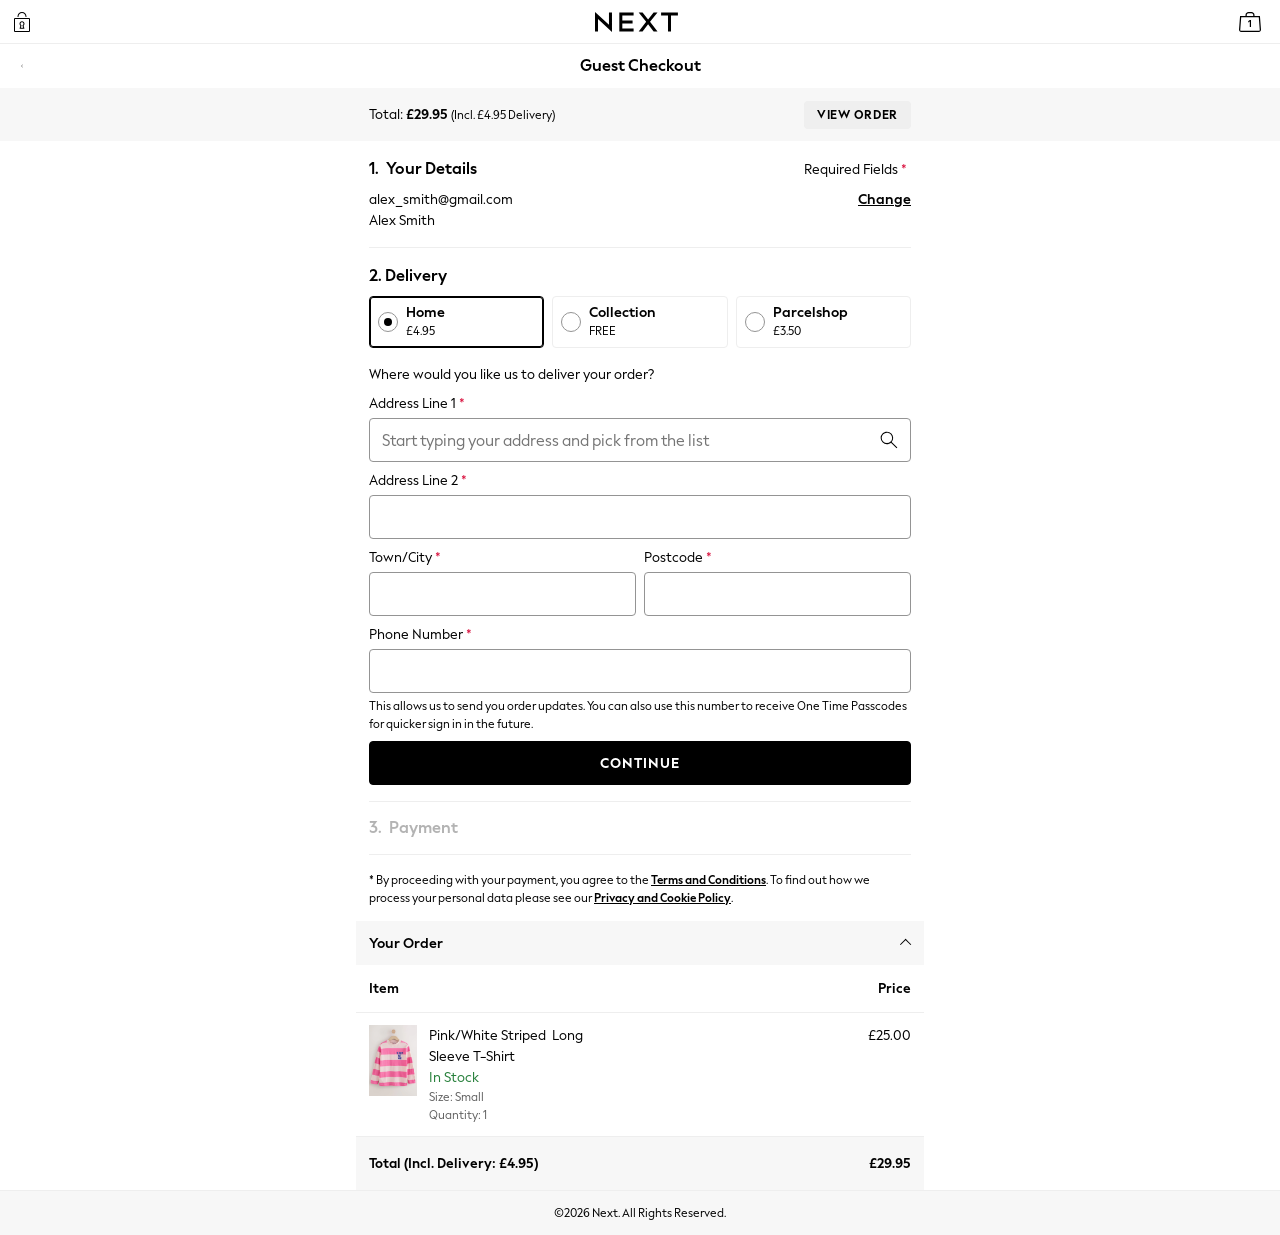
==== commit b10b2429: "Collection now FREE in ledger" ====
--- a/delivery/index.html
+++ b/delivery/index.html
@@ -7,7 +7,7 @@
     <link rel="icon" href="/images/favicon.svg" type="image/svg+xml">
     <link rel="stylesheet" href="/styles/fonts.css">
     <link rel="stylesheet" href="/styles/Next_Revision.vars.css">
-    <link rel="stylesheet" href="/styles/styles.css?v=checkout-5">
+    <link rel="stylesheet" href="/styles/styles.css?v=checkout-6">
   </head>
   <body data-page="delivery">
     <div class="app-frame">
@@ -37,7 +37,7 @@
 
       <aside class="top-ledger" aria-label="Order total">
         <div class="content-container">
-          <p>Total: <strong>£29.95</strong> <span>(Incl. £4.95 Delivery)</span></p>
+          <p>Total: <strong data-order-total>£29.95</strong> <span data-order-delivery-label>(Incl. £4.95 Delivery)</span></p>
           <button class="btn btn-small order-jump" type="button">VIEW ORDER</button>
         </div>
       </aside>
@@ -348,8 +348,8 @@
             </article>
 
             <div class="order-total">
-              <strong>Total (Incl. Delivery: £4.95)</strong>
-              <strong>£29.95</strong>
+              <strong data-order-total-label>Total (Incl. Delivery: £4.95)</strong>
+              <strong data-order-total>£29.95</strong>
             </div>
           </div>
         </div>
@@ -362,6 +362,6 @@
       </footer>
     </div>
 
-    <script src="/scripts/script.js?v=checkout-5"></script>
+    <script src="/scripts/script.js?v=checkout-6"></script>
   </body>
 </html>
--- a/styles/styles.css
+++ b/styles/styles.css
@@ -519,6 +519,7 @@
   flex-direction: column;
   gap: 8px;
   padding-top: 8px;
+  padding-bottom: 8px;
 }
 
 .marketing p {
@@ -643,7 +644,7 @@
   min-height: 52px;
   padding: 7px 8px;
   border: 1px solid var(--components-divider-default-border-color, #eee);
-  border-radius: var(--components-payment-accordion-default-border-radius, 4px);
+  border-radius: 4px;
   background: var(--background-paper);
   cursor: pointer;
 }
@@ -942,7 +943,7 @@
   gap: 10px;
   padding: 12px;
   border: 1px solid var(--components-divider-default-border-color, #eee);
-  border-radius: var(--components-payment-accordion-default-border-radius, 4px);
+  border-radius: 4px;
   background: var(--background-paper);
   cursor: pointer;
 }
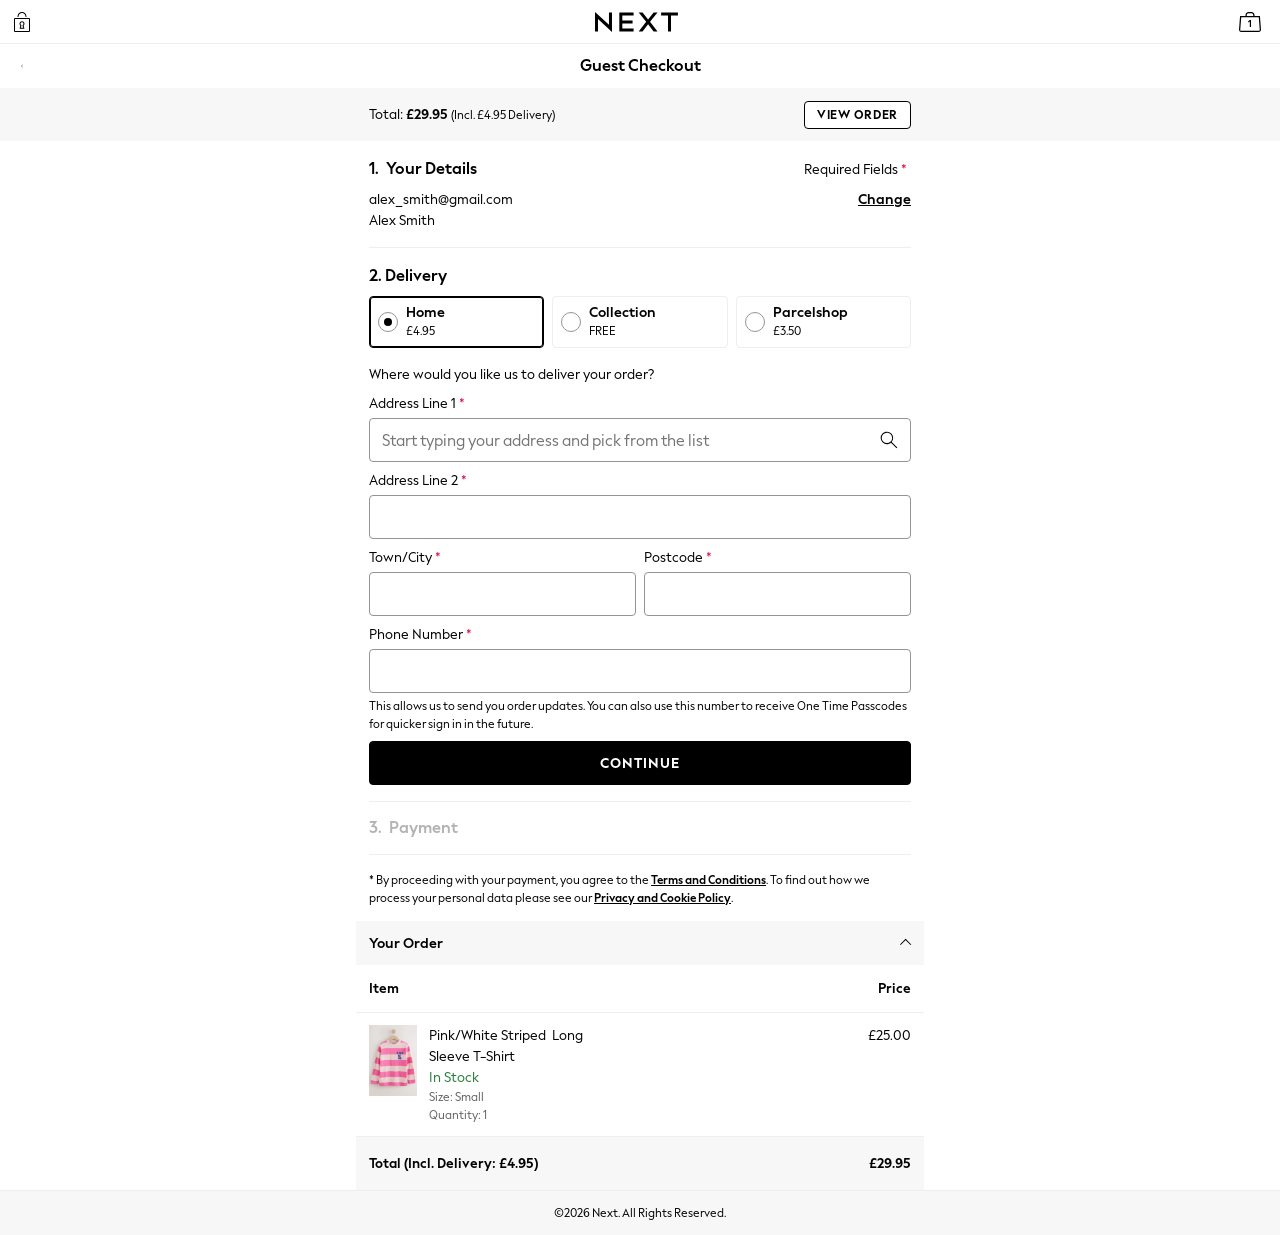
==== commit a14d9ffa: "Fix top button" ====
--- a/delivery/index.html
+++ b/delivery/index.html
@@ -38,7 +38,7 @@
       <aside class="top-ledger" aria-label="Order total">
         <div class="content-container">
           <p>Total: <strong data-order-total>£29.95</strong> <span data-order-delivery-label>(Incl. £4.95 Delivery)</span></p>
-          <button class="btn btn-small order-jump" type="button">VIEW ORDER</button>
+          <button class="btn btn-small btn-secondary order-jump" type="button">VIEW ORDER</button>
         </div>
       </aside>
 
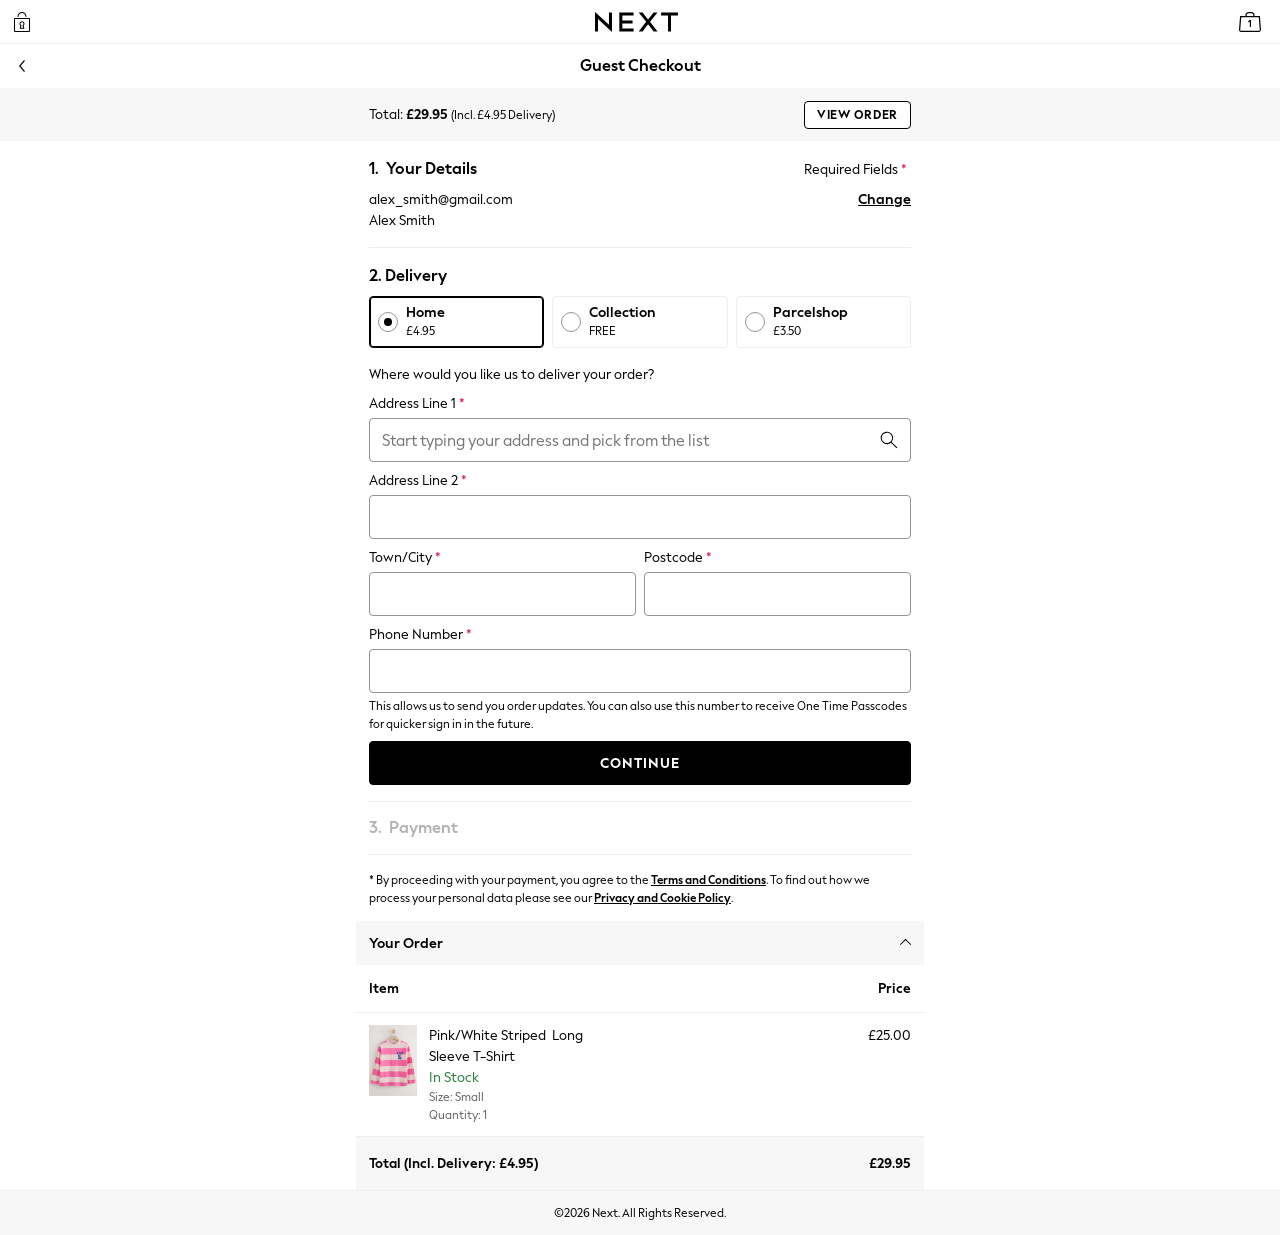
==== commit 5587a15f: "Order Complete layout updates" ====
--- a/delivery/index.html
+++ b/delivery/index.html
@@ -7,7 +7,7 @@
     <link rel="icon" href="/images/favicon.svg" type="image/svg+xml">
     <link rel="stylesheet" href="/styles/fonts.css">
     <link rel="stylesheet" href="/styles/Next_Revision.vars.css">
-    <link rel="stylesheet" href="/styles/styles.css?v=checkout-6">
+    <link rel="stylesheet" href="/styles/styles.css?v=checkout-11">
   </head>
   <body data-page="delivery">
     <div class="app-frame">
@@ -17,7 +17,7 @@
             <img src="/images/secure-m-default.svg" alt="">
           </button>
         </div>
-        <a class="brand-logo" href="/signin-register/" aria-label="Next home">
+        <a class="brand-logo" href="../signin-register/" aria-label="Next home">
           <img src="/images/new-next-logo.svg" alt="NEXT">
         </a>
         <div class="brand-side brand-side-right no-help">
@@ -29,7 +29,7 @@
       </header>
 
       <nav class="page-nav" aria-label="Page">
-        <a class="icon-button nav-back" href="/your-details/" aria-label="Back">
+        <a class="icon-button nav-back" href="../your-details/" aria-label="Back">
           <img src="/images/chevron-left-m-default.svg" alt="">
         </a>
         <h1>Guest Checkout</h1>
@@ -54,7 +54,7 @@
                 <p data-summary-email>alex_smith@gmail.com</p>
                 <p data-summary-name>Alex Smith</p>
               </div>
-              <a href="/your-details/">Change</a>
+              <a href="../your-details/">Change</a>
             </div>
           </section>
 
@@ -362,6 +362,6 @@
       </footer>
     </div>
 
-    <script src="/scripts/script.js?v=checkout-6"></script>
+    <script src="/scripts/script.js?v=checkout-11"></script>
   </body>
 </html>
--- a/styles/styles.css
+++ b/styles/styles.css
@@ -185,8 +185,8 @@
 }
 
 .nav-back img {
-  width: 6px;
-  height: 12px;
+  width: 24px;
+  height: 24px;
 }
 
 .content-area,
@@ -424,7 +424,7 @@
 
 .apple-pay-button span {
   font-family: -apple-system, BlinkMacSystemFont, "SF Pro Display", Arial, sans-serif;
-  font-size: 20px;
+  font-size: 23px;
   font-weight: 500;
   letter-spacing: 0.05px;
   line-height: 28px;
@@ -438,6 +438,104 @@
   line-height: 28px;
 }
 
+.otp-main {
+  padding: 16px;
+}
+
+.otp-panel {
+  display: flex;
+  flex-direction: column;
+  gap: 16px;
+}
+
+.otp-heading {
+  display: flex;
+  align-items: center;
+  gap: 8px;
+}
+
+.otp-heading img {
+  width: 24px;
+  height: 24px;
+}
+
+.otp-heading h2 {
+  margin: 0;
+  font-family: "Next Display", Arial, sans-serif;
+  font-size: 20px;
+  font-weight: 700;
+  line-height: 30px;
+}
+
+.otp-intro,
+.otp-expiry,
+.otp-fallback {
+  margin: 0;
+  color: var(--text-primary);
+}
+
+.otp-intro {
+  font-size: 16px;
+  line-height: 24px;
+}
+
+.otp-expiry,
+.otp-fallback {
+  font-size: 14px;
+  line-height: 21px;
+}
+
+.otp-form {
+  display: flex;
+  flex-direction: column;
+  gap: 16px;
+}
+
+.otp-code {
+  display: grid;
+  grid-template-columns: repeat(6, minmax(0, 1fr));
+  gap: 8px;
+  width: 100%;
+  min-width: 0;
+  margin: 0;
+  padding: 0;
+  border: 0;
+}
+
+.otp-input {
+  width: 100%;
+  min-width: 0;
+  height: 72px;
+  border: 1px solid var(--action-default-enabled-border-color);
+  border-radius: 4px;
+  background: var(--action-default-enabled-background-color);
+  color: var(--text-primary);
+  font-family: "Next Display Text", Arial, sans-serif;
+  font-size: 32px;
+  line-height: 57px;
+  text-align: center;
+  padding: 0;
+}
+
+.otp-input:focus {
+  border-color: var(--action-default-selected-border-color);
+  outline: 0;
+  box-shadow: 0 0 0 2px rgba(29, 137, 221, 0.25);
+}
+
+.otp-divider {
+  padding: 32px 0;
+}
+
+.otp-divider strong {
+  opacity: 0.2;
+}
+
+.otp-guest-panel {
+  margin-right: -16px;
+  margin-left: -16px;
+}
+
 .top-ledger {
   min-height: 53px;
   background: var(--background-main);
@@ -501,6 +599,86 @@
 
 .details-form {
   gap: 8px;
+}
+
+.details-form .field-row.is-account-match .text-input {
+  border-color: var(--components-alert-success-default-border-color, #257f39);
+  box-shadow: none;
+}
+
+.account-match {
+  display: flex;
+  flex-direction: column;
+  gap: 8px;
+  margin-top: 4px;
+  padding: 16px;
+  border-radius: var(--action-default-border-radius, 22px);
+  background: var(--background-main, #f7f7f7);
+}
+
+.account-match[hidden] {
+  display: none;
+}
+
+.account-match-message,
+.account-passcode-copy {
+  margin: 0;
+  color: var(--text-primary);
+  font-size: 12px;
+  line-height: 18px;
+}
+
+.account-password-row {
+  display: flex;
+  width: 100%;
+}
+
+.account-password-row .text-input {
+  flex: 1 1 auto;
+  min-width: 0;
+  border-top-right-radius: 0;
+  border-bottom-right-radius: 0;
+}
+
+.account-password-toggle {
+  width: 89px;
+  min-height: 44px;
+  border-color: var(--components-button-outlined-secondary-enabled-border-color, #000);
+  border-top-left-radius: 0;
+  border-bottom-left-radius: 0;
+  background: var(--components-button-outlined-secondary-enabled-background-color, #fff);
+  color: var(--components-button-outlined-secondary-enabled-contrast-text-color, #000);
+}
+
+.account-forgotten {
+  color: var(--text-primary);
+  font-family: "Next Display", Arial, sans-serif;
+  font-size: 14px;
+  font-weight: 700;
+  line-height: 21px;
+  text-decoration: underline;
+  text-underline-offset: 2px;
+}
+
+.account-divider {
+  display: flex;
+  align-items: center;
+  gap: 16px;
+  padding: 8px 0;
+}
+
+.account-divider span {
+  flex: 1 1 auto;
+  height: 1px;
+  background: var(--components-divider-default-border-color, #eee);
+}
+
+.account-divider strong {
+  font-family: "Next Display", Arial, sans-serif;
+  font-size: 15px;
+  font-weight: 700;
+  letter-spacing: 1px;
+  line-height: 22px;
 }
 
 .optional-label {
@@ -1356,6 +1534,10 @@
   cursor: pointer;
 }
 
+.card-checkbox input:disabled {
+  cursor: not-allowed;
+}
+
 .card-checkbox > span {
   grid-column: 1;
   grid-row: 1;
@@ -1387,6 +1569,16 @@
   outline-offset: 2px;
 }
 
+.card-checkbox.is-disabled {
+  color: var(--text-secondary);
+  cursor: not-allowed;
+}
+
+.card-checkbox.is-disabled > span {
+  border-color: var(--components-checkbox-default-disabled-unselected-border-color, #c7c7c7);
+  background: var(--components-checkbox-default-disabled-unselected-background-color, #f5f5f5);
+}
+
 .card-logos {
   display: flex;
   align-items: center;
@@ -1727,29 +1919,60 @@
 .delivery-offer {
   display: flex;
   align-items: center;
-  gap: 12px;
+  justify-content: space-between;
+  gap: 16px;
+  min-height: 56px;
   padding: 12px 16px;
   border-radius: 4px;
-  background: var(--primary-shades-8p);
-}
-
-.delivery-offer p {
+  background: rgba(142, 68, 173, 0.04);
+}
+
+.delivery-offer-copy {
   flex: 1 1 auto;
   min-width: 0;
+}
+
+.delivery-offer p {
+  font-family: var(--global-body-3-font-family, "Next Display Text", Arial, sans-serif);
+  font-size: 14px;
+  font-weight: 700;
+  line-height: 18px;
+}
+
+.delivery-offer a {
+  color: var(--text-primary);
   font-size: 12px;
   line-height: 18px;
-}
-
-.delivery-offer-icon {
-  position: relative;
+  text-decoration: underline;
+  font-family: var(--global-body-2-link-font-family, "Next Display Text", Arial, sans-serif);
+  font-weight: 400;
+}
+
+.delivery-offer-countdown {
+  display: flex;
+  flex: 0 0 auto;
+  align-items: center;
+  gap: 4px;
+  font-family: var(--global-body-2-link-font-family, "Next Display Text", Arial, sans-serif);
+  font-size: 16px;
+  font-weight: 500;
+  line-height: 24px;
+}
+
+.delivery-offer-countdown span {
   display: inline-flex;
-  flex: 0 0 auto;
-  width: 36px;
-  height: 36px;
-  border-radius: 50%;
-  background: var(--background-paper);
   align-items: center;
   justify-content: center;
+  width: 21px;
+  height: 28px;
+  border-radius: 4px;
+  background: #000000;
+  color: var(--text-contrast);
+}
+
+.delivery-offer-countdown strong {
+  color: var(--text-primary);
+  font: inherit;
 }
 
 .signup-panel {
@@ -1815,6 +2038,96 @@
   font-size: 12px;
   line-height: 18px;
   text-align: left;
+}
+
+.passkey-panel {
+  display: flex;
+  flex-direction: column;
+  overflow: hidden;
+  border-radius: 4px;
+  background: rgba(142, 68, 173, 0.04);
+}
+
+.passkey-panel[hidden] {
+  display: none;
+}
+
+.passkey-content {
+  display: flex;
+  flex-direction: column;
+  gap: 4px;
+  padding: 16px 16px 0;
+}
+
+.passkey-heading {
+  display: flex;
+  align-items: center;
+  gap: 8px;
+}
+
+.passkey-hero-icon {
+  display: inline-flex;
+  flex: 0 0 auto;
+  width: 48px;
+  height: 48px;
+  color: var(--text-primary);
+}
+
+.passkey-heading h2 {
+  margin: 0;
+  font-family: "Next Display", Arial, sans-serif;
+  font-size: 18px;
+  font-weight: 700;
+  letter-spacing: 1px;
+  line-height: 27px;
+  text-transform: uppercase;
+}
+
+.passkey-panel p {
+  margin: 0;
+  color: var(--text-primary);
+  font-size: 14px;
+  line-height: 21px;
+}
+
+.passkey-lede {
+  font-weight: 700;
+}
+
+.passkey-methods {
+  display: flex;
+  flex-direction: column;
+  gap: 4px;
+  margin: 0;
+  padding: 4px 0 0 16px;
+  list-style: none;
+}
+
+.passkey-methods li {
+  display: flex;
+  align-items: center;
+  gap: 8px;
+  min-height: 24px;
+  color: var(--text-primary);
+  font-size: 14px;
+  line-height: 21px;
+}
+
+.passkey-method-icon {
+  display: inline-flex;
+  flex: 0 0 auto;
+  width: 24px;
+  height: 24px;
+  color: var(--text-primary);
+}
+
+.passkey-actions {
+  display: flex;
+  padding: 16px;
+}
+
+.passkey-actions .btn {
+  width: 100%;
 }
 
 .recommendations {
@@ -1877,43 +2190,6 @@
   align-items: flex-end;
   justify-content: space-between;
   min-height: 300px;
-  padding: 20px;
-  overflow: hidden;
-  background: linear-gradient(145deg, #b9c4cf 0%, #f0d8be 45%, #4d6570 100%);
-  color: #fff;
-}
-
-.promo-tile::before {
-  position: absolute;
-  inset: 34% 0 0;
-  background: repeating-linear-gradient(110deg, rgba(255, 255, 255, 0.24) 0 22px, rgba(102, 80, 61, 0.28) 22px 44px);
-  content: "";
-}
-
-.promo-tile > * {
-  position: relative;
-  z-index: 1;
-}
-
-.promo-tile h2 {
-  font-family: "Next Display", Arial, sans-serif;
-  font-size: 22px;
-  font-weight: 800;
-  letter-spacing: 0;
-  line-height: 28px;
-}
-
-.promo-tile p {
-  font-size: 14px;
-  line-height: 21px;
-}
-
-.promo-tile .btn {
-  width: auto;
-  min-width: 108px;
-  border-color: #fff;
-  background: transparent;
-  color: #fff;
 }
 
 @keyframes skeleton-scroll {
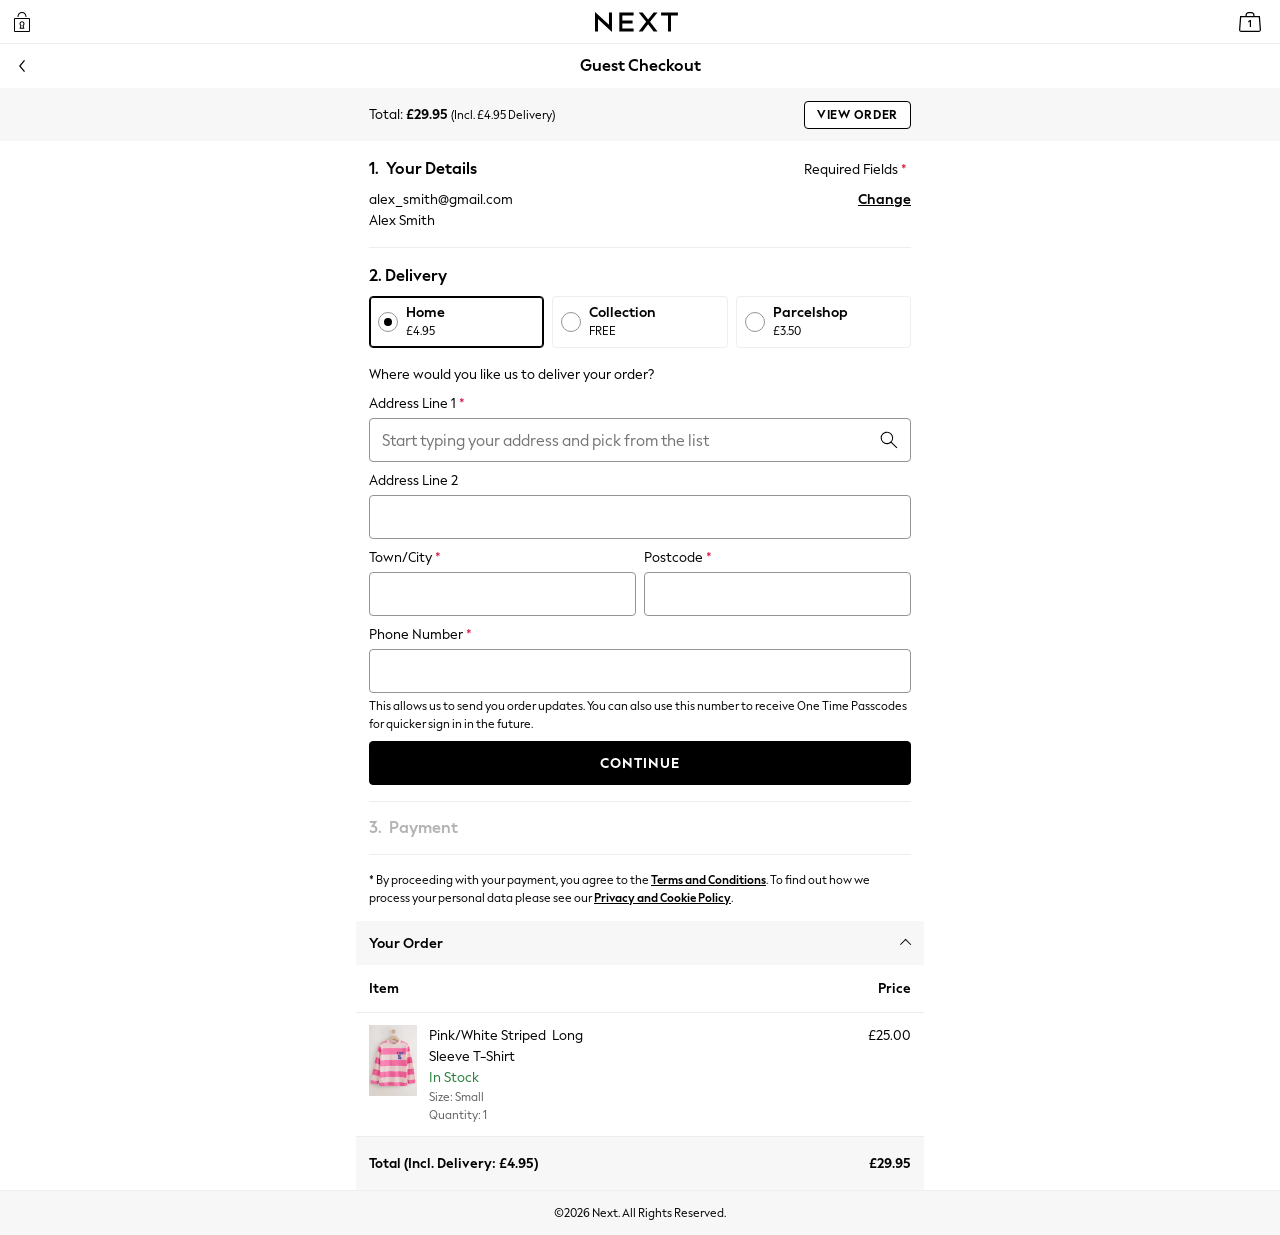
==== commit e15b1759: "Added favicon" ====
--- a/delivery/index.html
+++ b/delivery/index.html
@@ -7,7 +7,7 @@
     <link rel="icon" href="/images/favicon.svg" type="image/svg+xml">
     <link rel="stylesheet" href="/styles/fonts.css">
     <link rel="stylesheet" href="/styles/Next_Revision.vars.css">
-    <link rel="stylesheet" href="/styles/styles.css?v=checkout-11">
+    <link rel="stylesheet" href="/styles/styles.css?v=checkout-14">
   </head>
   <body data-page="delivery">
     <div class="app-frame">
@@ -93,7 +93,7 @@
               </div>
 
               <div class="field-row delivery-detail-field" data-delivery-detail-field>
-                <label for="address-line-2">Address Line 2 <span class="required">*</span></label>
+                <label for="address-line-2">Address Line 2</label>
                 <input class="text-input" id="address-line-2" name="addressLine2" type="text" autocomplete="address-line2" required>
               </div>
 
@@ -280,7 +280,10 @@
             <div class="delivery-review" data-delivery-state="dates" hidden>
               <div class="deliver-to">
                 <strong>Deliver to:</strong>
-                <p data-deliver-to>12 Mill Hill, Enderby, Leicester, LE19 4AD</p>
+                <div class="collect-from-row delivery-address-row">
+                  <p data-deliver-to>12 Mill Hill, Enderby, Leicester, LE19 4AD</p>
+                  <button class="text-link collect-from-change" type="button" data-change-delivery-address>Change</button>
+                </div>
               </div>
 
               <section class="parcel-picker" aria-labelledby="parcel-title">
@@ -362,6 +365,6 @@
       </footer>
     </div>
 
-    <script src="/scripts/script.js?v=checkout-11"></script>
+    <script src="/scripts/script.js?v=checkout-14"></script>
   </body>
 </html>
--- a/styles/styles.css
+++ b/styles/styles.css
@@ -239,6 +239,224 @@
   margin: 0;
 }
 
+.single-page-frame .content-container {
+  max-width: 568px;
+}
+
+.single-page-main {
+  padding-bottom: 24px;
+}
+
+.single-page-main > .checkout-step,
+.single-page-main > .order-complete-hero {
+  border-bottom: 1px solid var(--components-divider-default-border-color, #eee);
+}
+
+.single-entry-step h2,
+.single-details-step h2,
+.single-page-main .delivery-step h2,
+.single-page-main .payment-step h2 {
+  margin-top: 0;
+}
+
+.single-entry-form {
+  display: flex;
+  flex-direction: column;
+  gap: 12px;
+}
+
+.single-express-block {
+  background: var(--background-main, #f7f7f7);
+  display: flex;
+  flex-direction: column;
+  gap: 16px;
+  margin-top: 16px;
+  padding: 16px;
+}
+
+.single-express-block .express-heading {
+  font-weight: 700;
+  margin: 0;
+  text-align: center;
+}
+
+.single-guest-button {
+  background: #fff;
+}
+
+.single-otp-panel {
+  background: var(--background-main, #f7f7f7);
+  display: flex;
+  flex-direction: column;
+  gap: 12px;
+  margin-top: 16px;
+  padding: 16px;
+}
+
+.single-otp-panel h3,
+.single-otp-panel p {
+  margin: 0;
+}
+
+.single-otp-grid {
+  display: grid;
+  gap: 8px;
+  grid-template-columns: repeat(6, 1fr);
+}
+
+.single-otp-grid .text-input {
+  padding: 0;
+  text-align: center;
+}
+
+.single-page-main .delivery-tabs {
+  gap: 8px;
+}
+
+.single-page-main .delivery-option {
+  border-color: var(--components-divider-default-border-color, #eee);
+  border-radius: 4px;
+  height: 52px;
+  min-width: 0;
+  padding: 7.5px 8px;
+}
+
+#single-date-title {
+  margin: 0;
+}
+
+.delivery-date-picker {
+  display: flex;
+  flex-direction: column;
+  gap: 8px;
+}
+
+.date-options {
+  display: flex;
+  gap: 16px;
+}
+
+.single-page-main .delivery-option.is-selected {
+  box-shadow: 0 0 0 1px #000;
+}
+
+.single-page-main .delivery-option small {
+  font-size: 12px;
+}
+
+.single-page-main .delivery-form {
+  gap: 8px;
+}
+
+.single-page-main .delivery-form .field-row {
+  gap: 4px;
+}
+
+.single-page-main .delivery-form .text-input {
+  min-height: 44px;
+}
+
+.single-page-main .delivery-review {
+  margin-top: 12px;
+}
+
+.single-delivery-date-prompt {
+  display: flex;
+  flex-direction: column;
+  gap: 8px;
+  margin-top: 0;
+}
+
+.single-delivery-date-prompt h3 {
+  font-size: 15px;
+  line-height: 1.5;
+  margin: 0;
+}
+
+.single-date-placeholder {
+  align-items: center;
+  background: var(--background-main, #f7f7f7);
+  border-radius: 4px;
+  display: flex;
+  justify-content: center;
+  min-height: 80px;
+  padding: 16px;
+  text-align: center;
+}
+
+.single-date-picker {
+  background: var(--background-main, #f7f7f7);
+  border-radius: 4px;
+  padding: 12px;
+}
+
+.single-page-main .card-panel {
+  display: block;
+}
+
+.single-page-main .payment-method.is-selected {
+  border-color: #000;
+  border-width: 2px;
+}
+
+.card-checkbox.is-disabled {
+  color: var(--text-secondary, #616161);
+  cursor: not-allowed;
+}
+
+.card-checkbox.is-disabled input,
+.card-checkbox.is-disabled span {
+  opacity: .55;
+}
+
+.single-complete-step {
+  padding-top: 16px;
+}
+
+.single-complete-step .signup-panel,
+.single-complete-step .passkey-panel {
+  margin-top: 16px;
+}
+
+.single-order-panel {
+  margin: 0;
+}
+
+.single-order-panel .content-container {
+  padding: 0;
+}
+
+.single-apple-toast {
+  align-items: center;
+  background: #fff;
+  border: 2px solid #000;
+  bottom: 16px;
+  box-shadow: 0 8px 24px rgba(0, 0, 0, .18);
+  display: flex;
+  gap: 12px;
+  justify-content: space-between;
+  left: 50%;
+  max-width: min(536px, calc(100vw - 32px));
+  padding: 12px;
+  position: fixed;
+  transform: translateX(-50%);
+  width: 100%;
+  z-index: 20;
+}
+
+.single-apple-toast .btn {
+  min-width: 168px;
+}
+
+@media (max-width: 480px) {
+
+
+  .single-apple-toast {
+    align-items: stretch;
+    flex-direction: column;
+  }
+}
+
 .intro-copy h2,
 .express-block h2,
 .step-heading h2,
@@ -438,6 +656,38 @@
   line-height: 28px;
 }
 
+.apple-pay-toast {
+  position: fixed;
+  right: 16px;
+  bottom: 16px;
+  left: 16px;
+  z-index: 20;
+  display: flex;
+  flex-direction: column;
+  gap: 12px;
+  width: min(100% - 32px, 536px);
+  margin: 0 auto;
+  padding: 16px;
+  border: 1px solid var(--border-primary);
+  border-radius: 4px;
+  background: var(--background-paper);
+  box-shadow: 0 8px 24px rgba(0, 0, 0, 0.18);
+}
+
+.apple-pay-toast[hidden] {
+  display: none;
+}
+
+.apple-pay-toast p {
+  margin: 0;
+  color: var(--text-primary);
+  font-family: "Next Display", Arial, sans-serif;
+  font-size: 18px;
+  font-weight: 700;
+  line-height: 27px;
+  text-align: center;
+}
+
 .otp-main {
   padding: 16px;
 }
@@ -532,8 +782,7 @@
 }
 
 .otp-guest-panel {
-  margin-right: -16px;
-  margin-left: -16px;
+
 }
 
 .top-ledger {
@@ -1916,6 +2165,170 @@
   line-height: 21px;
 }
 
+.order-complete-details {
+  display: flex;
+  flex-direction: column;
+  gap: 16px;
+  padding-top: 8px;
+}
+
+.order-complete-details[hidden] {
+  display: none;
+}
+
+.complete-details-grid {
+  display: grid;
+  grid-template-columns: minmax(0, 1fr) minmax(0, 1fr);
+  gap: 16px;
+}
+
+.complete-detail-block {
+  display: flex;
+  flex-direction: column;
+  gap: 4px;
+  min-width: 0;
+}
+
+.complete-detail-block + .complete-detail-block {
+  padding-left: 16px;
+  border-left: 1px solid var(--components-divider-default-border-color, #eeeeee);
+}
+
+.complete-detail-block strong,
+.complete-order-title-row strong,
+.complete-order-title-row span {
+  color: var(--text-primary);
+  font-family: "Next Display Text", Arial, sans-serif;
+  font-size: 14px;
+  font-weight: 700;
+  line-height: 21px;
+}
+
+.complete-detail-block p,
+.complete-help-copy,
+.complete-order-copy p,
+.complete-order-meta,
+.complete-order-summary span,
+.complete-order-summary strong {
+  margin: 0;
+  color: var(--text-primary);
+  font-size: 14px;
+  line-height: 21px;
+}
+
+.complete-detail-block p,
+.complete-detail-block span,
+.complete-order-copy {
+  min-width: 0;
+}
+
+.complete-detail-block p span {
+  display: block;
+  overflow-wrap: anywhere;
+}
+
+.complete-order-detail {
+  display: flex;
+  flex-direction: column;
+  gap: 12px;
+}
+
+.complete-order-detail h2 {
+  margin: 0;
+  color: var(--text-primary);
+  font-family: "Next Display", Arial, sans-serif;
+  font-size: 15px;
+  font-weight: 700;
+  line-height: 22px;
+}
+
+.complete-order-item {
+  display: flex;
+  gap: 12px;
+  align-items: flex-start;
+}
+
+.complete-order-item img {
+  flex: 0 0 auto;
+  width: 52px;
+  height: 78px;
+  object-fit: cover;
+}
+
+.complete-order-copy {
+  display: flex;
+  flex: 1 1 auto;
+  flex-direction: column;
+  gap: 4px;
+}
+
+.complete-order-title-row {
+  display: flex;
+  gap: 12px;
+  align-items: flex-start;
+  justify-content: space-between;
+}
+
+.complete-order-title-row strong {
+  flex: 1 1 auto;
+  min-width: 0;
+}
+
+.complete-order-title-row span {
+  flex: 0 0 auto;
+  text-align: right;
+}
+
+.complete-order-copy p {
+  font-size: 12px;
+  line-height: 18px;
+}
+
+.complete-order-meta {
+  display: flex;
+  flex-wrap: wrap;
+  gap: 8px;
+  color: var(--text-secondary);
+  font-size: 12px;
+  line-height: 18px;
+}
+
+.complete-order-meta span + span {
+  padding-left: 8px;
+  border-left: 1px solid var(--components-divider-default-border-color, #eeeeee);
+}
+
+.complete-order-summary {
+  display: flex;
+  flex-direction: column;
+  gap: 4px;
+  padding: 8px 12px 0;
+  background: var(--background-main);
+}
+
+.complete-order-summary div {
+  display: flex;
+  justify-content: space-between;
+  gap: 12px;
+}
+
+.complete-order-summary-total {
+  margin-top: 4px;
+  padding: 8px 0;
+  border-top: 1px solid var(--action-default-enabled-border-color, #949494);
+}
+
+.complete-help-copy {
+  color: var(--text-secondary);
+  font-size: 12px;
+  line-height: 18px;
+}
+
+.complete-help-copy a {
+  color: var(--text-primary);
+  font-weight: 700;
+}
+
 .delivery-offer {
   display: flex;
   align-items: center;
@@ -1924,7 +2337,7 @@
   min-height: 56px;
   padding: 12px 16px;
   border-radius: 4px;
-  background: rgba(142, 68, 173, 0.04);
+  background: var(--primary-shades-4p, rgba(0, 0, 0, 0.04));
 }
 
 .delivery-offer-copy {
@@ -2045,7 +2458,7 @@
   flex-direction: column;
   overflow: hidden;
   border-radius: 4px;
-  background: rgba(142, 68, 173, 0.04);
+  background: var(--primary-shades-4p, rgba(0, 0, 0, 0.04));
 }
 
 .passkey-panel[hidden] {
